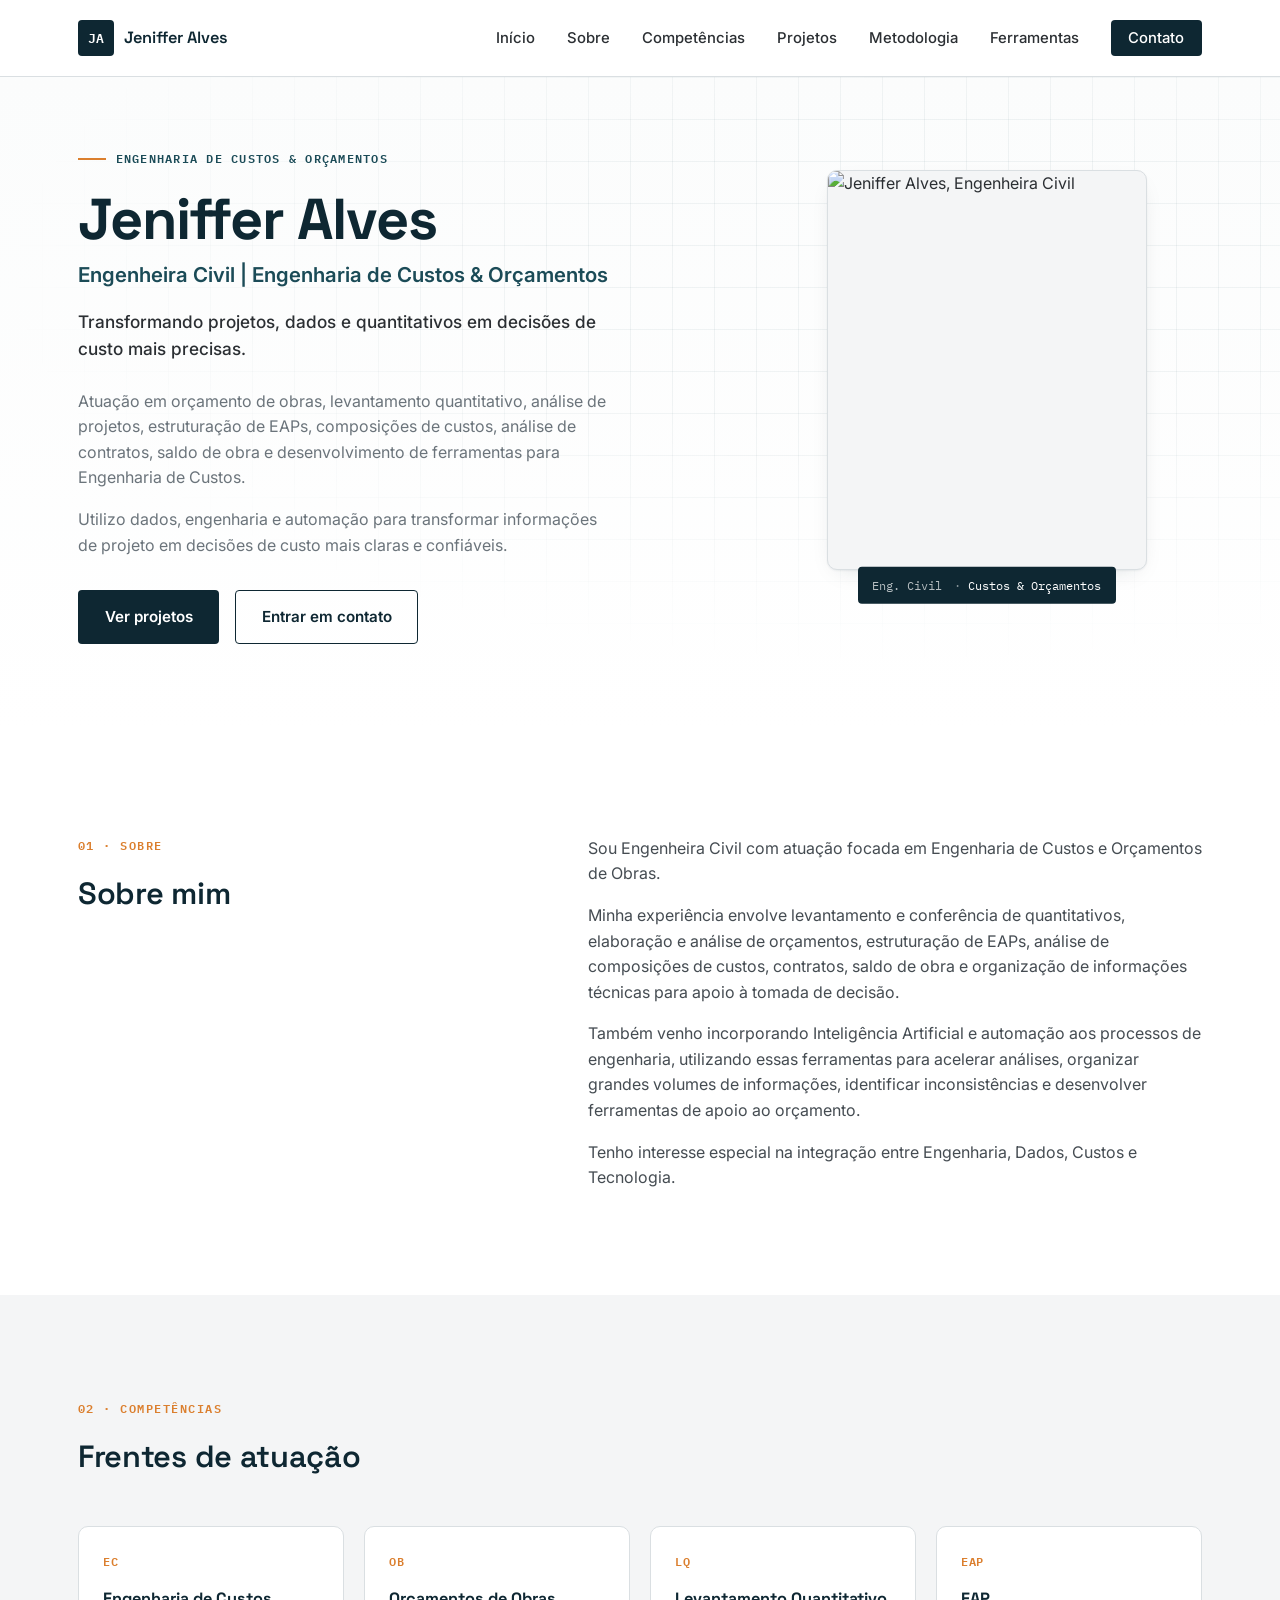
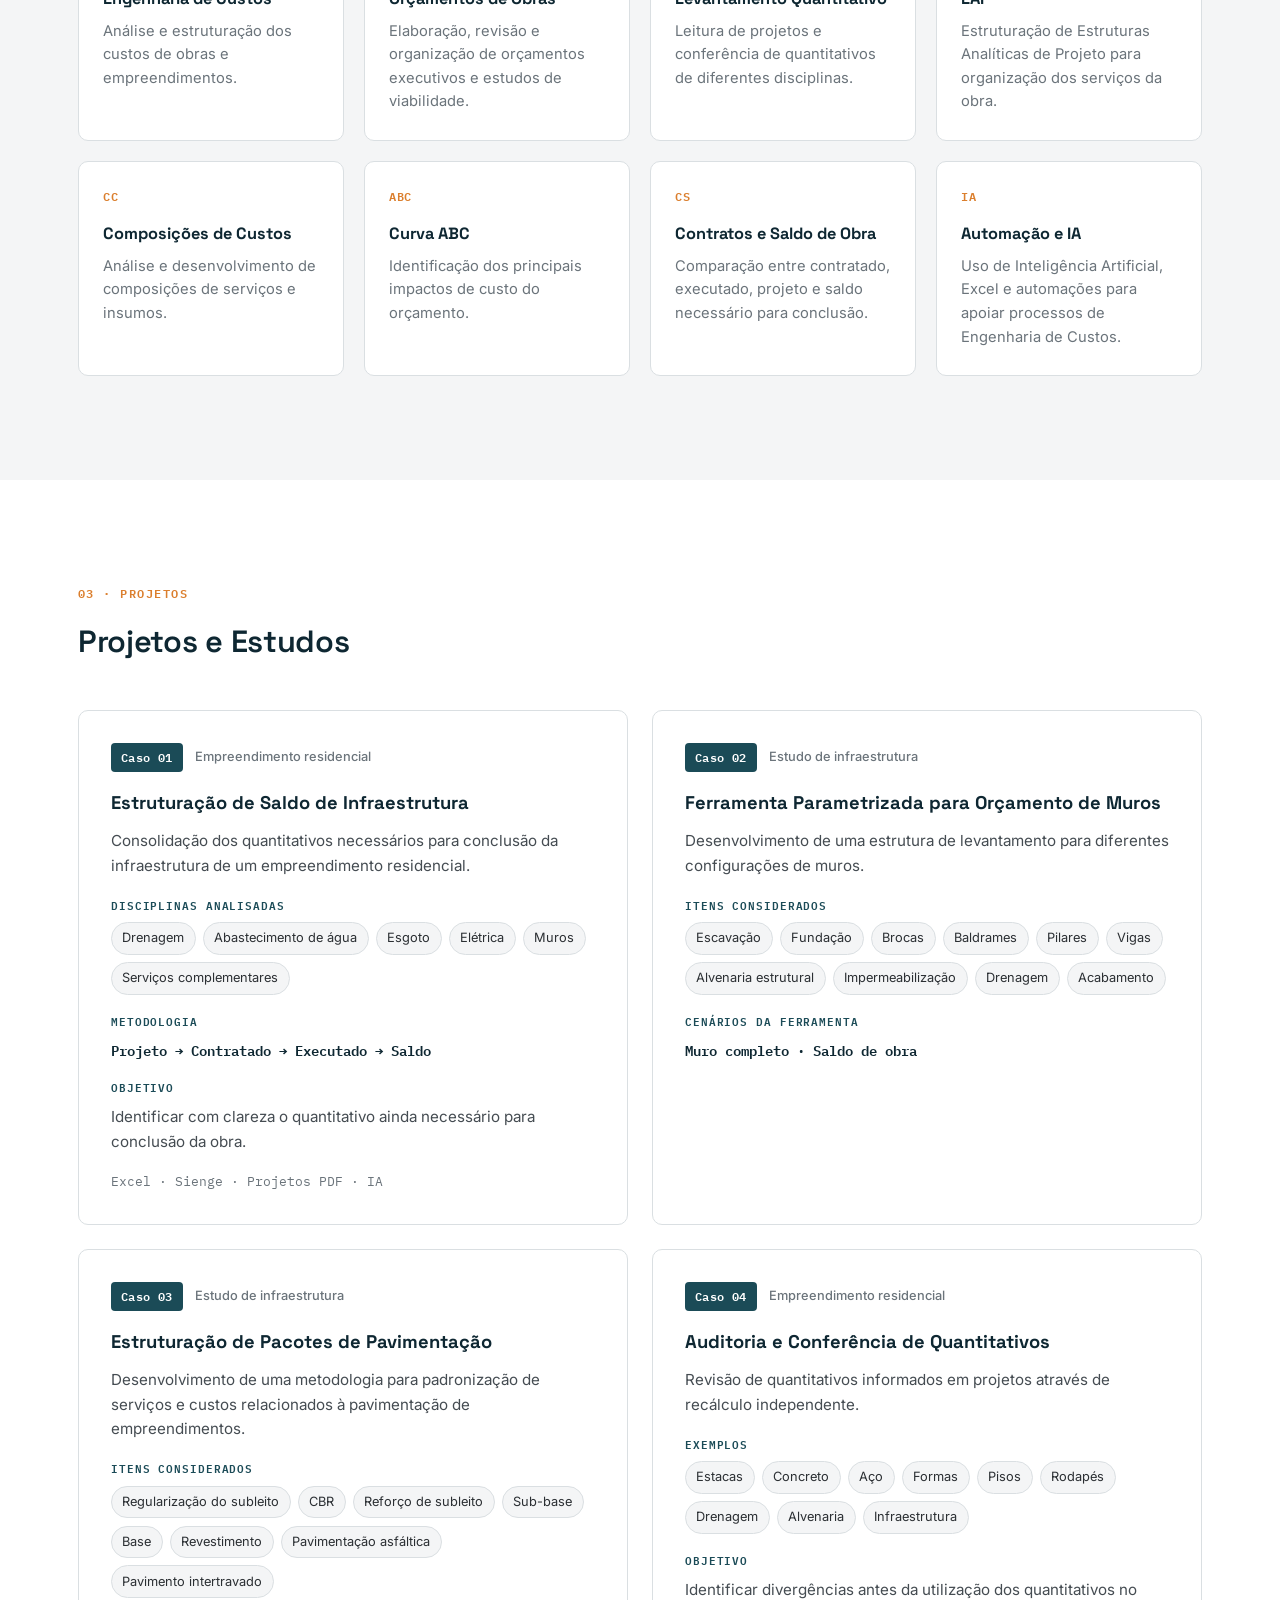
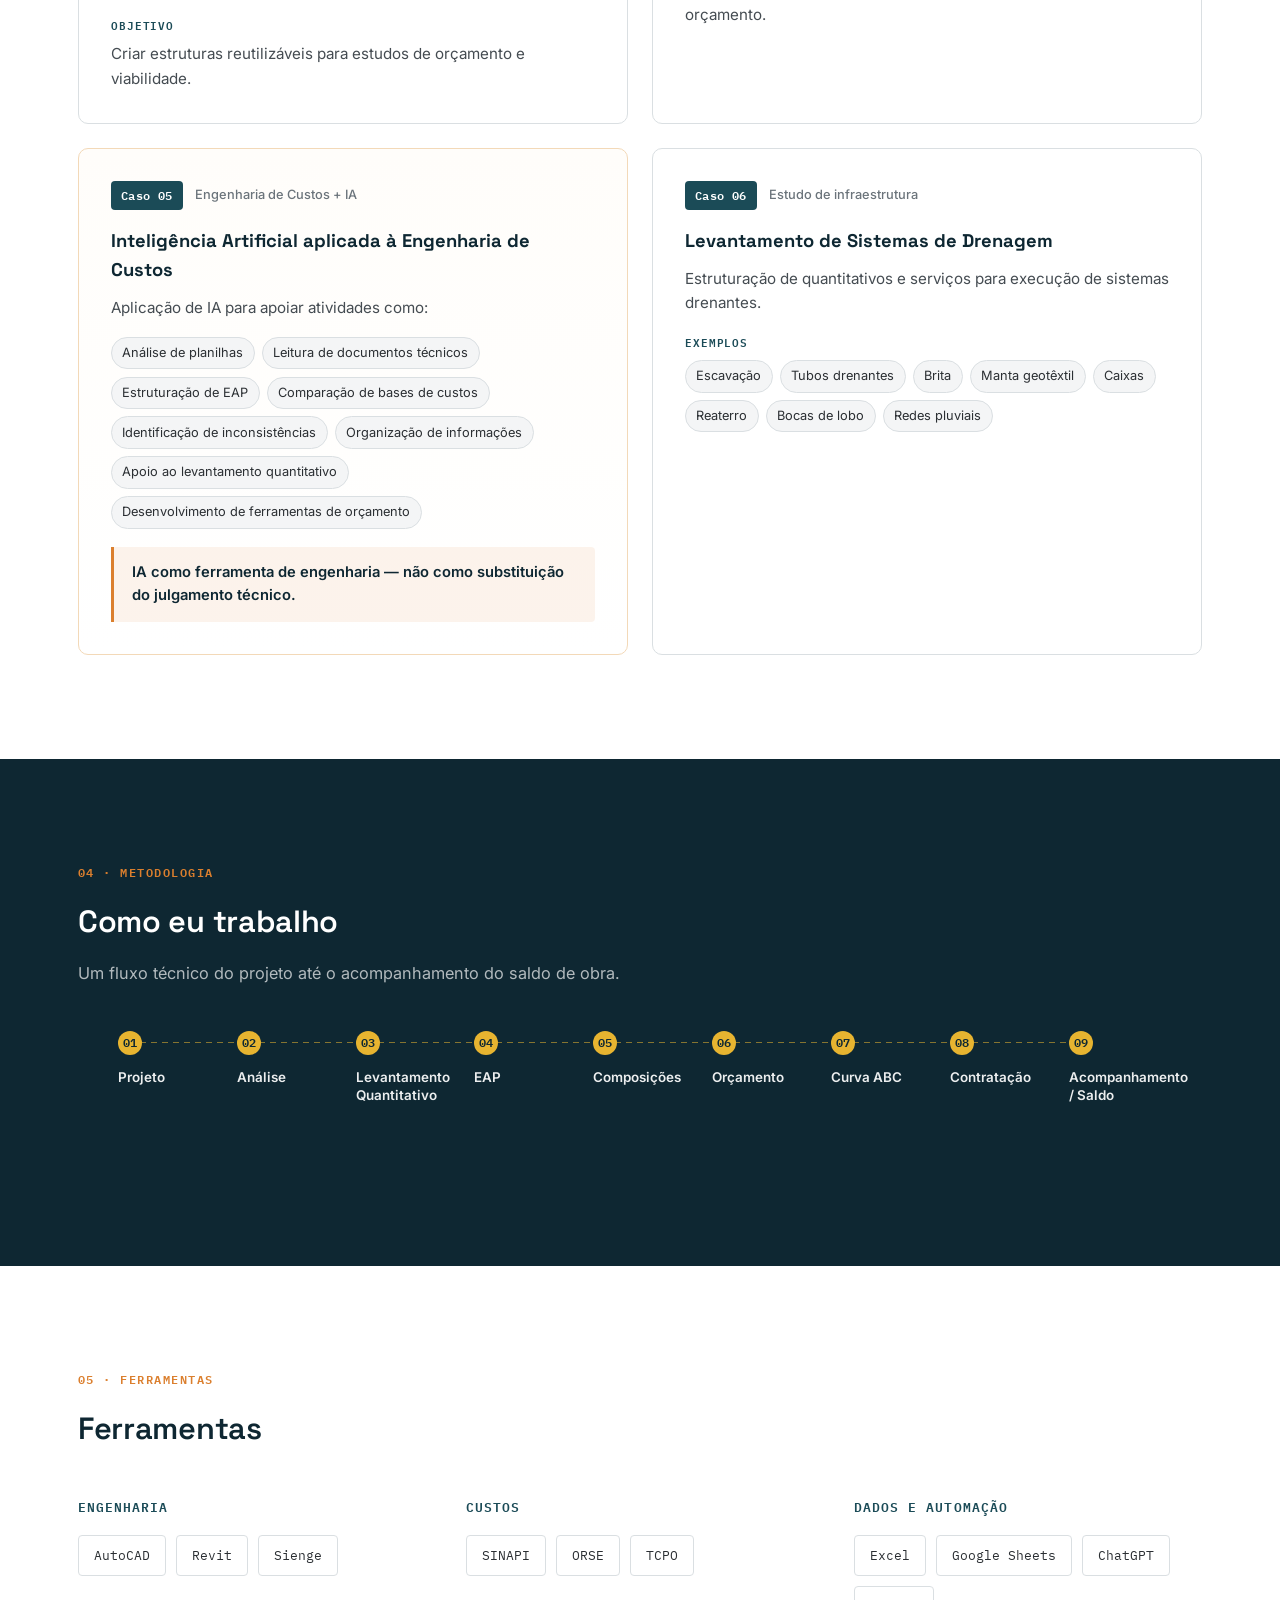
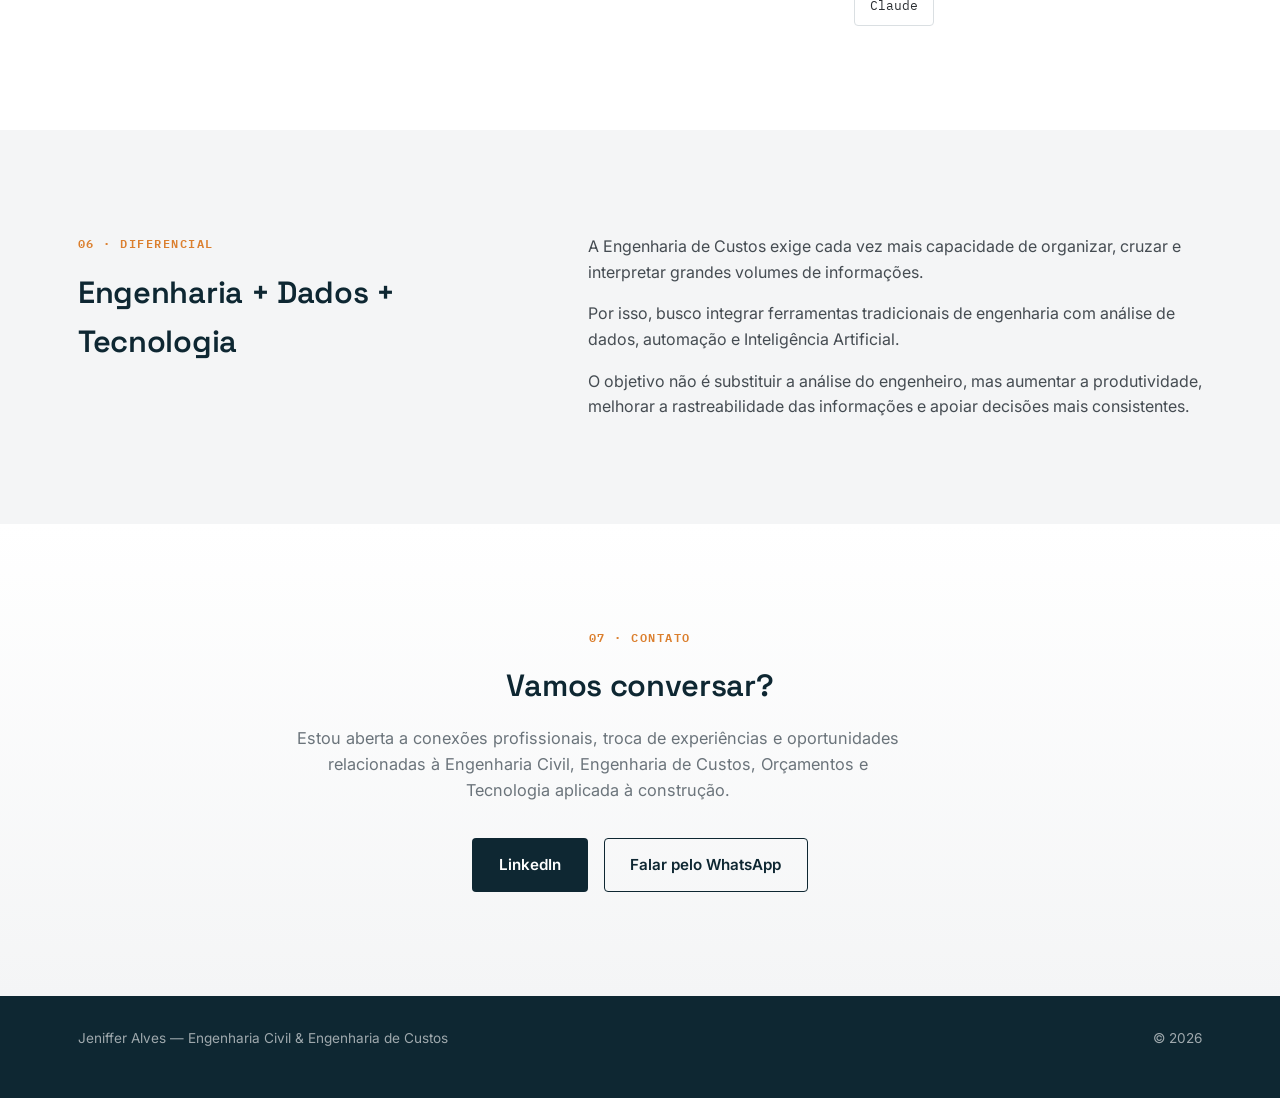
==== index.html @ d75060b3 "Add files via upload" ====
<!DOCTYPE html>
<html lang="pt-BR">
<head>
<meta charset="UTF-8">
<meta name="viewport" content="width=device-width, initial-scale=1.0">
<title>Jeniffer Alves | Engenharia Civil &amp; Engenharia de Custos</title>
<meta name="description" content="Portfólio de Jeniffer Alves, Engenheira Civil com atuação em Engenharia de Custos, Orçamentos, Levantamento Quantitativo, EAP e aplicação de Inteligência Artificial na Engenharia.">
<meta name="theme-color" content="#0E2A38">

<!-- Open Graph básico -->
<meta property="og:title" content="Jeniffer Alves | Engenharia Civil &amp; Engenharia de Custos">
<meta property="og:description" content="Engenharia de Custos, Orçamentos, Quantitativos, Planejamento de Custos e IA aplicada à Engenharia.">
<meta property="og:type" content="website">

<link rel="preconnect" href="https://fonts.googleapis.com">
<link rel="preconnect" href="https://fonts.gstatic.com" crossorigin>
<link href="https://fonts.googleapis.com/css2?family=Space+Grotesk:wght@500;600;700&family=Inter:wght@400;500;600&family=IBM+Plex+Mono:wght@500;600&display=swap" rel="stylesheet">

<link rel="stylesheet" href="style.css">
</head>
<body>

<a class="skip-link" href="#inicio">Pular para o conteúdo</a>

<!-- ===================== HEADER / MENU ===================== -->
<header class="site-header" id="topo">
  <div class="header-inner">
    <a href="#inicio" class="brand">
      <span class="brand-mark" aria-hidden="true">JA</span>
      <span class="brand-text">Jeniffer Alves</span>
    </a>

    <button class="menu-toggle" id="menuToggle" aria-expanded="false" aria-controls="mainNav" aria-label="Abrir menu de navegação">
      <span class="menu-toggle-bar"></span>
      <span class="menu-toggle-bar"></span>
      <span class="menu-toggle-bar"></span>
    </button>

    <nav class="main-nav" id="mainNav" aria-label="Navegação principal">
      <ul>
        <li><a href="#inicio" class="nav-link">Início</a></li>
        <li><a href="#sobre" class="nav-link">Sobre</a></li>
        <li><a href="#competencias" class="nav-link">Competências</a></li>
        <li><a href="#projetos" class="nav-link">Projetos</a></li>
        <li><a href="#metodologia" class="nav-link">Metodologia</a></li>
        <li><a href="#ferramentas" class="nav-link">Ferramentas</a></li>
        <li><a href="#contato" class="nav-link nav-link-cta">Contato</a></li>
      </ul>
    </nav>
  </div>
</header>

<main id="inicio">

  <!-- ===================== HERO ===================== -->
  <section class="hero" aria-label="Apresentação">
    <div class="hero-grid" aria-hidden="true"></div>
    <div class="hero-inner">
      <div class="hero-content">
        <p class="eyebrow"><span class="eyebrow-line" aria-hidden="true"></span>Engenharia de Custos &amp; Orçamentos</p>
        <h1 class="hero-title">Jeniffer Alves</h1>
        <p class="hero-subtitle">Engenheira Civil | Engenharia de Custos &amp; Orçamentos</p>
        <p class="hero-tagline">Transformando projetos, dados e quantitativos em decisões de custo mais precisas.</p>

        <p class="hero-text">
          Atuação em orçamento de obras, levantamento quantitativo, análise de projetos, estruturação de EAPs,
          composições de custos, análise de contratos, saldo de obra e desenvolvimento de ferramentas para
          Engenharia de Custos.
        </p>
        <p class="hero-text">
          Utilizo dados, engenharia e automação para transformar informações de projeto em decisões de
          custo mais claras e confiáveis.
        </p>

        <div class="hero-actions">
          <a href="#projetos" class="btn btn-primary">Ver projetos</a>
          <a href="#contato" class="btn btn-outline">Entrar em contato</a>
        </div>
      </div>

      <div class="hero-media">
        <div class="hero-photo-frame">
          <img src="img/jeniffer.jpg" alt="Jeniffer Alves, Engenheira Civil" class="hero-photo" width="420" height="520">
        </div>
        <div class="hero-photo-tag">
          <span class="hero-photo-tag-label">Eng. Civil</span>
          <span class="hero-photo-tag-value">Custos &amp; Orçamentos</span>
        </div>
      </div>
    </div>
  </section>

  <!-- ===================== SOBRE ===================== -->
  <section class="section" id="sobre" aria-label="Sobre mim">
    <div class="section-inner section-inner--split">
      <div class="section-heading">
        <p class="section-kicker">01 · Sobre</p>
        <h2 class="section-title">Sobre mim</h2>
      </div>
      <div class="section-body">
        <p>
          Sou Engenheira Civil com atuação focada em Engenharia de Custos e Orçamentos de Obras.
        </p>
        <p>
          Minha experiência envolve levantamento e conferência de quantitativos, elaboração e análise de
          orçamentos, estruturação de EAPs, análise de composições de custos, contratos, saldo de obra e
          organização de informações técnicas para apoio à tomada de decisão.
        </p>
        <p>
          Também venho incorporando Inteligência Artificial e automação aos processos de engenharia,
          utilizando essas ferramentas para acelerar análises, organizar grandes volumes de informações,
          identificar inconsistências e desenvolver ferramentas de apoio ao orçamento.
        </p>
        <p>
          Tenho interesse especial na integração entre Engenharia, Dados, Custos e Tecnologia.
        </p>
      </div>
    </div>
  </section>

  <!-- ===================== COMPETÊNCIAS ===================== -->
  <section class="section section--muted" id="competencias" aria-label="Competências">
    <div class="section-inner">
      <div class="section-heading">
        <p class="section-kicker">02 · Competências</p>
        <h2 class="section-title">Frentes de atuação</h2>
      </div>

      <div class="card-grid">
        <article class="card">
          <p class="card-index">EC</p>
          <h3 class="card-title">Engenharia de Custos</h3>
          <p class="card-text">Análise e estruturação dos custos de obras e empreendimentos.</p>
        </article>

        <article class="card">
          <p class="card-index">OB</p>
          <h3 class="card-title">Orçamentos de Obras</h3>
          <p class="card-text">Elaboração, revisão e organização de orçamentos executivos e estudos de viabilidade.</p>
        </article>

        <article class="card">
          <p class="card-index">LQ</p>
          <h3 class="card-title">Levantamento Quantitativo</h3>
          <p class="card-text">Leitura de projetos e conferência de quantitativos de diferentes disciplinas.</p>
        </article>

        <article class="card">
          <p class="card-index">EAP</p>
          <h3 class="card-title">EAP</h3>
          <p class="card-text">Estruturação de Estruturas Analíticas de Projeto para organização dos serviços da obra.</p>
        </article>

        <article class="card">
          <p class="card-index">CC</p>
          <h3 class="card-title">Composições de Custos</h3>
          <p class="card-text">Análise e desenvolvimento de composições de serviços e insumos.</p>
        </article>

        <article class="card">
          <p class="card-index">ABC</p>
          <h3 class="card-title">Curva ABC</h3>
          <p class="card-text">Identificação dos principais impactos de custo do orçamento.</p>
        </article>

        <article class="card">
          <p class="card-index">CS</p>
          <h3 class="card-title">Contratos e Saldo de Obra</h3>
          <p class="card-text">Comparação entre contratado, executado, projeto e saldo necessário para conclusão.</p>
        </article>

        <article class="card">
          <p class="card-index">IA</p>
          <h3 class="card-title">Automação e IA</h3>
          <p class="card-text">Uso de Inteligência Artificial, Excel e automações para apoiar processos de Engenharia de Custos.</p>
        </article>
      </div>
    </div>
  </section>

  <!-- ===================== PROJETOS / CASES ===================== -->
  <section class="section" id="projetos" aria-label="Projetos e estudos">
    <div class="section-inner">
      <div class="section-heading">
        <p class="section-kicker">03 · Projetos</p>
        <h2 class="section-title">Projetos e Estudos</h2>
      </div>

      <div class="case-list">

        <article class="case-card">
          <div class="case-card-head">
            <span class="case-tag">Caso 01</span>
            <span class="case-context">Empreendimento residencial</span>
          </div>
          <h3 class="case-title">Estruturação de Saldo de Infraestrutura</h3>
          <p class="case-text">
            Consolidação dos quantitativos necessários para conclusão da infraestrutura de um empreendimento residencial.
          </p>
          <p class="case-label">Disciplinas analisadas</p>
          <ul class="case-tags">
            <li>Drenagem</li><li>Abastecimento de água</li><li>Esgoto</li><li>Elétrica</li><li>Muros</li><li>Serviços complementares</li>
          </ul>
          <p class="case-label">Metodologia</p>
          <p class="case-flow">Projeto <span aria-hidden="true">→</span> Contratado <span aria-hidden="true">→</span> Executado <span aria-hidden="true">→</span> Saldo</p>
          <p class="case-label">Objetivo</p>
          <p class="case-text">Identificar com clareza o quantitativo ainda necessário para conclusão da obra.</p>
          <p class="case-tools">Excel · Sienge · Projetos PDF · IA</p>
        </article>

        <article class="case-card">
          <div class="case-card-head">
            <span class="case-tag">Caso 02</span>
            <span class="case-context">Estudo de infraestrutura</span>
          </div>
          <h3 class="case-title">Ferramenta Parametrizada para Orçamento de Muros</h3>
          <p class="case-text">
            Desenvolvimento de uma estrutura de levantamento para diferentes configurações de muros.
          </p>
          <p class="case-label">Itens considerados</p>
          <ul class="case-tags">
            <li>Escavação</li><li>Fundação</li><li>Brocas</li><li>Baldrames</li><li>Pilares</li><li>Vigas</li><li>Alvenaria estrutural</li><li>Impermeabilização</li><li>Drenagem</li><li>Acabamento</li>
          </ul>
          <p class="case-label">Cenários da ferramenta</p>
          <p class="case-flow">Muro completo <span aria-hidden="true">·</span> Saldo de obra</p>
        </article>

        <article class="case-card">
          <div class="case-card-head">
            <span class="case-tag">Caso 03</span>
            <span class="case-context">Estudo de infraestrutura</span>
          </div>
          <h3 class="case-title">Estruturação de Pacotes de Pavimentação</h3>
          <p class="case-text">
            Desenvolvimento de uma metodologia para padronização de serviços e custos relacionados à pavimentação de empreendimentos.
          </p>
          <p class="case-label">Itens considerados</p>
          <ul class="case-tags">
            <li>Regularização do subleito</li><li>CBR</li><li>Reforço de subleito</li><li>Sub-base</li><li>Base</li><li>Revestimento</li><li>Pavimentação asfáltica</li><li>Pavimento intertravado</li>
          </ul>
          <p class="case-label">Objetivo</p>
          <p class="case-text">Criar estruturas reutilizáveis para estudos de orçamento e viabilidade.</p>
        </article>

        <article class="case-card">
          <div class="case-card-head">
            <span class="case-tag">Caso 04</span>
            <span class="case-context">Empreendimento residencial</span>
          </div>
          <h3 class="case-title">Auditoria e Conferência de Quantitativos</h3>
          <p class="case-text">
            Revisão de quantitativos informados em projetos através de recálculo independente.
          </p>
          <p class="case-label">Exemplos</p>
          <ul class="case-tags">
            <li>Estacas</li><li>Concreto</li><li>Aço</li><li>Formas</li><li>Pisos</li><li>Rodapés</li><li>Drenagem</li><li>Alvenaria</li><li>Infraestrutura</li>
          </ul>
          <p class="case-label">Objetivo</p>
          <p class="case-text">Identificar divergências antes da utilização dos quantitativos no orçamento.</p>
        </article>

        <article class="case-card case-card--highlight">
          <div class="case-card-head">
            <span class="case-tag">Caso 05</span>
            <span class="case-context">Engenharia de Custos + IA</span>
          </div>
          <h3 class="case-title">Inteligência Artificial aplicada à Engenharia de Custos</h3>
          <p class="case-text">Aplicação de IA para apoiar atividades como:</p>
          <ul class="case-tags">
            <li>Análise de planilhas</li><li>Leitura de documentos técnicos</li><li>Estruturação de EAP</li><li>Comparação de bases de custos</li><li>Identificação de inconsistências</li><li>Organização de informações</li><li>Apoio ao levantamento quantitativo</li><li>Desenvolvimento de ferramentas de orçamento</li>
          </ul>
          <p class="case-callout">IA como ferramenta de engenharia — não como substituição do julgamento técnico.</p>
        </article>

        <article class="case-card">
          <div class="case-card-head">
            <span class="case-tag">Caso 06</span>
            <span class="case-context">Estudo de infraestrutura</span>
          </div>
          <h3 class="case-title">Levantamento de Sistemas de Drenagem</h3>
          <p class="case-text">
            Estruturação de quantitativos e serviços para execução de sistemas drenantes.
          </p>
          <p class="case-label">Exemplos</p>
          <ul class="case-tags">
            <li>Escavação</li><li>Tubos drenantes</li><li>Brita</li><li>Manta geotêxtil</li><li>Caixas</li><li>Reaterro</li><li>Bocas de lobo</li><li>Redes pluviais</li>
          </ul>
        </article>

      </div>
    </div>
  </section>

  <!-- ===================== METODOLOGIA ===================== -->
  <section class="section section--dark" id="metodologia" aria-label="Como eu trabalho">
    <div class="section-inner">
      <div class="section-heading section-heading--onDark">
        <p class="section-kicker">04 · Metodologia</p>
        <h2 class="section-title">Como eu trabalho</h2>
        <p class="section-lede">Um fluxo técnico do projeto até o acompanhamento do saldo de obra.</p>
      </div>

      <ol class="flow" aria-label="Fluxo de trabalho, do projeto ao acompanhamento">
        <li class="flow-step"><span class="flow-num">01</span><span class="flow-label">Projeto</span></li>
        <li class="flow-step"><span class="flow-num">02</span><span class="flow-label">Análise</span></li>
        <li class="flow-step"><span class="flow-num">03</span><span class="flow-label">Levantamento Quantitativo</span></li>
        <li class="flow-step"><span class="flow-num">04</span><span class="flow-label">EAP</span></li>
        <li class="flow-step"><span class="flow-num">05</span><span class="flow-label">Composições</span></li>
        <li class="flow-step"><span class="flow-num">06</span><span class="flow-label">Orçamento</span></li>
        <li class="flow-step"><span class="flow-num">07</span><span class="flow-label">Curva ABC</span></li>
        <li class="flow-step"><span class="flow-num">08</span><span class="flow-label">Contratação</span></li>
        <li class="flow-step"><span class="flow-num">09</span><span class="flow-label">Acompanhamento / Saldo</span></li>
      </ol>
    </div>
  </section>

  <!-- ===================== FERRAMENTAS ===================== -->
  <section class="section" id="ferramentas" aria-label="Ferramentas">
    <div class="section-inner">
      <div class="section-heading">
        <p class="section-kicker">05 · Ferramentas</p>
        <h2 class="section-title">Ferramentas</h2>
      </div>

      <div class="tools-groups">
        <div class="tools-group">
          <h3 class="tools-group-title">Engenharia</h3>
          <ul class="badge-list">
            <li class="badge">AutoCAD</li>
            <li class="badge">Revit</li>
            <li class="badge">Sienge</li>
          </ul>
        </div>

        <div class="tools-group">
          <h3 class="tools-group-title">Custos</h3>
          <ul class="badge-list">
            <li class="badge">SINAPI</li>
            <li class="badge">ORSE</li>
            <li class="badge">TCPO</li>
          </ul>
        </div>

        <div class="tools-group">
          <h3 class="tools-group-title">Dados e Automação</h3>
          <ul class="badge-list">
            <li class="badge">Excel</li>
            <li class="badge">Google Sheets</li>
            <li class="badge">ChatGPT</li>
            <li class="badge">Claude</li>
          </ul>
        </div>
      </div>
    </div>
  </section>

  <!-- ===================== DIFERENCIAL ===================== -->
  <section class="section section--muted" aria-label="Engenharia, dados e tecnologia">
    <div class="section-inner section-inner--split">
      <div class="section-heading">
        <p class="section-kicker">06 · Diferencial</p>
        <h2 class="section-title">Engenharia + Dados + Tecnologia</h2>
      </div>
      <div class="section-body">
        <p>
          A Engenharia de Custos exige cada vez mais capacidade de organizar, cruzar e interpretar grandes
          volumes de informações.
        </p>
        <p>
          Por isso, busco integrar ferramentas tradicionais de engenharia com análise de dados, automação
          e Inteligência Artificial.
        </p>
        <p>
          O objetivo não é substituir a análise do engenheiro, mas aumentar a produtividade, melhorar a
          rastreabilidade das informações e apoiar decisões mais consistentes.
        </p>
      </div>
    </div>
  </section>

  <!-- ===================== CONTATO ===================== -->
  <section class="section section--contact" id="contato" aria-label="Contato">
    <div class="section-inner section-inner--center">
      <p class="section-kicker">07 · Contato</p>
      <h2 class="section-title">Vamos conversar?</h2>
      <p class="section-lede">
        Estou aberta a conexões profissionais, troca de experiências e oportunidades relacionadas à
        Engenharia Civil, Engenharia de Custos, Orçamentos e Tecnologia aplicada à construção.
      </p>
      <div class="contact-actions">
        <a href="https://www.linkedin.com/in/jeniffer-alves-aa513b12b" class="btn btn-primary" target="_blank" rel="noopener noreferrer">LinkedIn</a>
        <a href="https://wa.me/5519999620740?text=Ol%C3%A1%2C%20Jeniffer%21%20Vi%20seu%20portf%C3%B3lio%20e%20gostaria%20de%20conversar%20sobre%20um%20or%C3%A7amento." class="btn btn-outline" target="_blank" rel="noopener noreferrer">Falar pelo WhatsApp</a>
      </div>
    </div>
  </section>

</main>

<!-- ===================== RODAPÉ ===================== -->
<footer class="site-footer">
  <div class="footer-inner">
    <p>Jeniffer Alves — Engenharia Civil &amp; Engenharia de Custos</p>
    <p>&copy; <span id="anoAtual"></span></p>
  </div>
</footer>

<script src="script.js"></script>
</body>
</html>
---- style.css ----
/* =========================================================
   Jeniffer Alves — Portfólio | Engenharia de Custos
   Sistema de tokens: azul petróleo + grafite, tipografia técnica,
   fluxo de metodologia como elemento assinatura (estilo diagrama).
   ========================================================= */

:root{
  /* Cor */
  --navy:        #0E2732;
  --petrol:      #1B4B57;
  --petrol-light:#2E7080;
  --graphite:    #2B2F33;
  --gray-mid:    #6B747B;
  --gray-line:   #DADFE2;
  --bg-light:    #F4F5F6;
  --white:       #FFFFFF;
  --accent:      #DB7F2E;
  --accent-soft: #F3D9B8;
  --accent-yellow:#E7B430;

  /* Tipografia */
  --font-display: "Space Grotesk", "Segoe UI", sans-serif;
  --font-body:    "Inter", "Segoe UI", sans-serif;
  --font-mono:    "IBM Plex Mono", "Courier New", monospace;

  /* Layout */
  --max-width: 1180px;
  --radius-sm: 4px;
  --radius-md: 10px;
  --header-h: 76px;

  --shadow-card: 0 1px 2px rgba(14,39,50,0.06), 0 8px 24px -12px rgba(14,39,50,0.18);
}

/* ---------- Reset ---------- */
*, *::before, *::after{ box-sizing: border-box; }
html{ scroll-behavior: smooth; }
body{
  margin: 0;
  font-family: var(--font-body);
  color: var(--graphite);
  background: var(--white);
  line-height: 1.6;
  -webkit-font-smoothing: antialiased;
}
img{ max-width: 100%; display: block; }
ul{ list-style: none; margin: 0; padding: 0; }
a{ color: inherit; text-decoration: none; }
h1,h2,h3{ font-family: var(--font-display); margin: 0; color: var(--navy); }
p{ margin: 0 0 1rem 0; }
p:last-child{ margin-bottom: 0; }

@media (prefers-reduced-motion: reduce){
  html{ scroll-behavior: auto; }
  *, *::before, *::after{ animation-duration: 0.001ms !important; transition-duration: 0.001ms !important; }
}

.skip-link{
  position: absolute; left: -999px; top: 0;
  background: var(--navy); color: var(--white);
  padding: .75rem 1.25rem; z-index: 999; border-radius: 0 0 var(--radius-sm) 0;
}
.skip-link:focus{ left: 0; }

:focus-visible{ outline: 2px solid var(--accent); outline-offset: 3px; }

/* ---------- Layout helpers ---------- */
.section{ padding: 6.5rem 0; }
.section-inner{ max-width: var(--max-width); margin: 0 auto; padding: 0 1.75rem; }
.section-inner--center{ text-align: center; max-width: 760px; }
.section-inner--split{ display: grid; grid-template-columns: 0.85fr 1.15fr; gap: 3.5rem; }
.section--muted{ background: var(--bg-light); }
.section--dark{ background: var(--navy); color: rgba(255,255,255,0.86); }
.section--contact{ background: linear-gradient(180deg, var(--white) 0%, var(--bg-light) 100%); }

.section-kicker{
  font-family: var(--font-mono);
  font-size: .78rem;
  letter-spacing: .12em;
  text-transform: uppercase;
  color: var(--accent);
  margin: 0 0 .85rem 0;
  font-weight: 600;
}
.section-title{ font-size: clamp(1.6rem, 2.4vw, 2.15rem); font-weight: 600; letter-spacing: -0.01em; }
.section-heading{ margin-bottom: 2.75rem; }
.section-heading--onDark .section-title{ color: var(--white); }
.section-lede{
  margin-top: .9rem;
  color: var(--gray-mid);
  max-width: 620px;
  font-size: 1.02rem;
}
.section--dark .section-lede{ color: rgba(255,255,255,0.68); }
.section-body p{ color: #454C52; }

/* ---------- Buttons ---------- */
.btn{
  display: inline-flex;
  align-items: center;
  gap: .5rem;
  padding: .85rem 1.6rem;
  border-radius: var(--radius-sm);
  font-family: var(--font-body);
  font-weight: 600;
  font-size: .95rem;
  border: 1.5px solid transparent;
  transition: transform .18s ease, background .18s ease, border-color .18s ease, color .18s ease;
}
.btn-primary{ background: var(--navy); color: var(--white); }
.btn-primary:hover{ background: var(--petrol); transform: translateY(-1px); }
.btn-outline{ border-color: var(--navy); color: var(--navy); }
.btn-outline:hover{ background: var(--navy); color: var(--white); transform: translateY(-1px); }
.section--dark .btn-outline{ border-color: rgba(255,255,255,0.55); color: var(--white); }

/* ---------- Header ---------- */
.site-header{
  position: sticky; top: 0; z-index: 100;
  background: rgba(255,255,255,0.92);
  backdrop-filter: blur(8px);
  border-bottom: 1px solid var(--gray-line);
}
.header-inner{
  max-width: var(--max-width);
  margin: 0 auto;
  padding: 0 1.75rem;
  height: var(--header-h);
  display: flex;
  align-items: center;
  justify-content: space-between;
}
.brand{ display: flex; align-items: center; gap: .65rem; }
.brand-mark{
  width: 36px; height: 36px;
  display: grid; place-items: center;
  background: var(--navy); color: var(--white);
  font-family: var(--font-mono); font-size: .8rem; font-weight: 600;
  border-radius: var(--radius-sm);
}
.brand-text{ font-family: var(--font-display); font-weight: 600; font-size: 1.02rem; color: var(--navy); }

.main-nav ul{ display: flex; align-items: center; gap: 2rem; }
.nav-link{
  font-size: .93rem; font-weight: 500; color: var(--graphite);
  position: relative; padding: .3rem 0;
}
.nav-link::after{
  content: ""; position: absolute; left: 0; right: 0; bottom: -3px; height: 2px;
  background: var(--accent); transform: scaleX(0); transform-origin: left;
  transition: transform .2s ease;
}
.nav-link:hover::after{ transform: scaleX(1); }
.nav-link-cta{
  background: var(--navy); color: var(--white) !important; padding: .55rem 1.1rem;
  border-radius: var(--radius-sm);
}
.nav-link-cta::after{ display: none; }
.nav-link-cta:hover{ background: var(--petrol); }

.menu-toggle{
  display: none; flex-direction: column; gap: 5px;
  background: none; border: none; cursor: pointer; padding: .5rem;
}
.menu-toggle-bar{ width: 24px; height: 2px; background: var(--navy); transition: transform .2s ease, opacity .2s ease; }
.menu-toggle[aria-expanded="true"] .menu-toggle-bar:nth-child(1){ transform: translateY(7px) rotate(45deg); }
.menu-toggle[aria-expanded="true"] .menu-toggle-bar:nth-child(2){ opacity: 0; }
.menu-toggle[aria-expanded="true"] .menu-toggle-bar:nth-child(3){ transform: translateY(-7px) rotate(-45deg); }

/* ---------- Hero ---------- */
.hero{
  position: relative;
  overflow: hidden;
  padding: 4.5rem 0 5.5rem;
  background: linear-gradient(180deg, #FBFCFC 0%, var(--white) 100%);
}
.hero-grid{
  position: absolute; inset: 0;
  background-image:
    linear-gradient(to right, rgba(27,75,87,0.06) 1px, transparent 1px),
    linear-gradient(to bottom, rgba(27,75,87,0.06) 1px, transparent 1px);
  background-size: 42px 42px;
  mask-image: radial-gradient(ellipse 70% 60% at 70% 30%, black 40%, transparent 100%);
  pointer-events: none;
}
.hero-inner{
  position: relative;
  max-width: var(--max-width);
  margin: 0 auto;
  padding: 0 1.75rem;
  display: grid;
  grid-template-columns: 1.2fr 0.8fr;
  gap: 3rem;
  align-items: center;
}
.eyebrow{
  display: flex; align-items: center; gap: .6rem;
  font-family: var(--font-mono); font-size: .78rem; letter-spacing: .1em; text-transform: uppercase;
  color: var(--petrol); font-weight: 600; margin: 0 0 1.25rem 0;
}
.eyebrow-line{ width: 28px; height: 2px; background: var(--accent); display: inline-block; }
.hero-title{
  font-size: clamp(2.4rem, 5vw, 3.6rem);
  font-weight: 700; letter-spacing: -0.02em; line-height: 1.05;
  margin-bottom: .6rem;
}
.hero-subtitle{ font-size: clamp(1.05rem, 1.6vw, 1.3rem); color: var(--petrol); font-weight: 600; margin-bottom: 1rem; }
.hero-tagline{ font-size: 1.08rem; color: var(--graphite); font-weight: 500; margin-bottom: 1.6rem; max-width: 520px; }
.hero-text{ color: var(--gray-mid); max-width: 540px; }
.hero-actions{ display: flex; gap: 1rem; margin-top: 2rem; flex-wrap: wrap; }

.hero-media{ display: flex; flex-direction: column; align-items: center; gap: 1rem; }
.hero-photo-frame{
  width: min(320px, 100%);
  aspect-ratio: 4 / 5;
  border-radius: var(--radius-md);
  overflow: hidden;
  background: var(--bg-light);
  border: 1px solid var(--gray-line);
  box-shadow: var(--shadow-card);
  position: relative;
}
.hero-photo{ width: 100%; height: 100%; object-fit: cover; }
.hero-photo-frame--empty{
  display: grid; place-items: center;
}
.hero-photo-frame--empty .hero-photo{ display: none; }
.hero-photo-frame--empty::before{
  content: "JA";
  font-family: var(--font-display);
  font-size: 3rem; font-weight: 600;
  color: var(--petrol-light);
}
.hero-photo-frame--empty::after{
  content: "Adicione img/jeniffer.jpg";
  position: absolute; bottom: 1rem; left: 0; right: 0; text-align: center;
  font-family: var(--font-mono); font-size: .68rem; color: var(--gray-mid);
}
.hero-photo-tag{
  align-self: center;
  display: flex; gap: .75rem; align-items: center;
  font-family: var(--font-mono); font-size: .75rem;
  background: var(--navy); color: var(--white);
  padding: .55rem .9rem; border-radius: var(--radius-sm);
  transform: translateY(-1.2rem);
}
.hero-photo-tag-label{ opacity: .7; }
.hero-photo-tag-value::before{ content: "· "; opacity: .5; }

/* ---------- Cards (Competências) ---------- */
.card-grid{
  display: grid;
  grid-template-columns: repeat(4, 1fr);
  gap: 1.25rem;
}
.card{
  background: var(--white);
  border: 1px solid var(--gray-line);
  border-radius: var(--radius-md);
  padding: 1.6rem 1.5rem;
  transition: transform .2s ease, box-shadow .2s ease, border-color .2s ease;
}
.card:hover{
  transform: translateY(-4px);
  box-shadow: var(--shadow-card);
  border-color: var(--petrol-light);
}
.card-index{
  font-family: var(--font-mono); font-size: .75rem; font-weight: 600;
  color: var(--accent); letter-spacing: .06em; margin-bottom: .9rem;
}
.card-title{ font-size: 1.02rem; margin-bottom: .5rem; }
.card-text{ font-size: .92rem; color: var(--gray-mid); margin: 0; }

/* ---------- Casos / Projetos ---------- */
.case-list{
  display: grid;
  grid-template-columns: repeat(2, 1fr);
  gap: 1.5rem;
}
.case-card{
  background: var(--white);
  border: 1px solid var(--gray-line);
  border-radius: var(--radius-md);
  padding: 2rem;
  transition: box-shadow .2s ease, border-color .2s ease, transform .2s ease;
}
.case-card:hover{ box-shadow: var(--shadow-card); border-color: var(--petrol-light); transform: translateY(-3px); }
.case-card--highlight{ border-color: var(--accent-soft); background: linear-gradient(180deg, #FFFDFA 0%, var(--white) 100%); }
.case-card-head{ display: flex; align-items: center; gap: .75rem; margin-bottom: 1rem; }
.case-tag{
  font-family: var(--font-mono); font-size: .74rem; font-weight: 600;
  color: var(--white); background: var(--petrol);
  padding: .3rem .6rem; border-radius: var(--radius-sm); letter-spacing: .04em;
}
.case-context{ font-size: .8rem; color: var(--gray-mid); font-weight: 500; }
.case-title{ font-size: 1.15rem; margin-bottom: .75rem; }
.case-text{ color: #454C52; font-size: .95rem; }
.case-label{
  font-family: var(--font-mono); font-size: .7rem; text-transform: uppercase; letter-spacing: .08em;
  color: var(--petrol); margin: 1.1rem 0 .55rem 0; font-weight: 600;
}
.case-tags{ display: flex; flex-wrap: wrap; gap: .45rem; }
.case-tags li{
  font-size: .8rem; background: var(--bg-light); color: var(--graphite);
  padding: .32rem .65rem; border-radius: 999px; border: 1px solid var(--gray-line);
}
.case-flow{ font-family: var(--font-mono); font-size: .85rem; color: var(--navy); font-weight: 600; }
.case-tools{ margin-top: 1.1rem; font-size: .82rem; color: var(--gray-mid); font-family: var(--font-mono); }
.case-callout{
  margin-top: 1.1rem; padding: .9rem 1.1rem;
  background: rgba(219,127,46,0.09); border-left: 3px solid var(--accent);
  border-radius: 0 var(--radius-sm) var(--radius-sm) 0;
  font-weight: 600; color: var(--navy); font-size: .92rem;
}

/* ---------- Metodologia (elemento assinatura) ---------- */
.flow{
  display: grid;
  grid-template-columns: repeat(9, 1fr);
  gap: 0;
  counter-reset: none;
  position: relative;
  margin-top: 1rem;
}
.flow-step{
  position: relative;
  display: flex;
  flex-direction: column;
  align-items: flex-start;
  padding: 0 .9rem 2.6rem 0;
}
.flow-step::before{
  content: "";
  position: absolute;
  top: 11px;
  left: 0;
  right: -0.9rem;
  height: 1px;
  background: repeating-linear-gradient(to right, rgba(231,180,48,0.55) 0 6px, transparent 6px 11px);
}
.flow-step:last-child::before{ display: none; }
.flow-num{
  font-family: var(--font-mono);
  font-size: .78rem;
  font-weight: 600;
  color: var(--navy);
  background: var(--accent-yellow);
  width: 24px; height: 24px;
  border-radius: 50%;
  display: grid; place-items: center;
  margin-bottom: .85rem;
  position: relative;
  z-index: 1;
}
.flow-label{
  font-size: .84rem;
  font-weight: 600;
  color: rgba(255,255,255,0.92);
  line-height: 1.35;
}

/* ---------- Ferramentas ---------- */
.tools-groups{
  display: grid;
  grid-template-columns: repeat(3, 1fr);
  gap: 2.5rem;
}
.tools-group-title{
  font-family: var(--font-mono);
  font-size: .82rem; text-transform: uppercase; letter-spacing: .08em;
  color: var(--petrol); margin-bottom: 1.1rem; font-weight: 600;
}
.badge-list{ display: flex; flex-wrap: wrap; gap: .6rem; }
.badge{
  font-family: var(--font-mono);
  font-size: .82rem;
  padding: .55rem .95rem;
  border: 1px solid var(--gray-line);
  border-radius: var(--radius-sm);
  color: var(--graphite);
  background: var(--white);
  transition: border-color .18s ease, color .18s ease, transform .18s ease;
}
.badge:hover{ border-color: var(--accent); color: var(--navy); transform: translateY(-2px); }

/* ---------- Contato ---------- */
.contact-actions{ display: flex; gap: 1rem; justify-content: center; margin-top: 2.2rem; flex-wrap: wrap; }

/* ---------- Rodapé ---------- */
.site-footer{ background: var(--navy); color: rgba(255,255,255,0.6); padding: 2rem 0; }
.footer-inner{
  max-width: var(--max-width); margin: 0 auto; padding: 0 1.75rem;
  display: flex; justify-content: space-between; flex-wrap: wrap; gap: .5rem;
  font-size: .85rem;
}

/* ---------- Reveal on scroll ---------- */
.reveal{ opacity: 0; transform: translateY(16px); transition: opacity .6s ease, transform .6s ease; }
.reveal.is-visible{ opacity: 1; transform: translateY(0); }

/* =========================================================
   Responsivo
   ========================================================= */
@media (max-width: 980px){
  .hero-inner{ grid-template-columns: 1fr; }
  .hero-media{ order: -1; }
  .section-inner--split{ grid-template-columns: 1fr; gap: 1.5rem; }
  .card-grid{ grid-template-columns: repeat(2, 1fr); }
  .case-list{ grid-template-columns: 1fr; }
  .tools-groups{ grid-template-columns: 1fr; gap: 2rem; }
  .flow{ grid-template-columns: repeat(3, 1fr); row-gap: 1.5rem; }
  .flow-step::before{ display: none; }
}

@media (max-width: 720px){
  .menu-toggle{ display: flex; }
  .main-nav{
    position: fixed; inset: var(--header-h) 0 0 0;
    background: var(--white);
    transform: translateX(100%);
    transition: transform .25s ease;
    overflow-y: auto;
  }
  .main-nav.is-open{ transform: translateX(0); }
  .main-nav ul{ flex-direction: column; align-items: stretch; gap: 0; padding: 1rem 1.75rem; }
  .main-nav li{ border-bottom: 1px solid var(--gray-line); }
  .nav-link{ display: block; padding: 1rem 0; }
  .nav-link-cta{ display: inline-block; margin: 1rem 0; }

  .section{ padding: 4rem 0; }
  .card-grid{ grid-template-columns: 1fr; }
  .flow{ grid-template-columns: 1fr; }
  .hero-actions{ flex-direction: column; align-items: stretch; }
  .contact-actions{ flex-direction: column; align-items: stretch; }
}
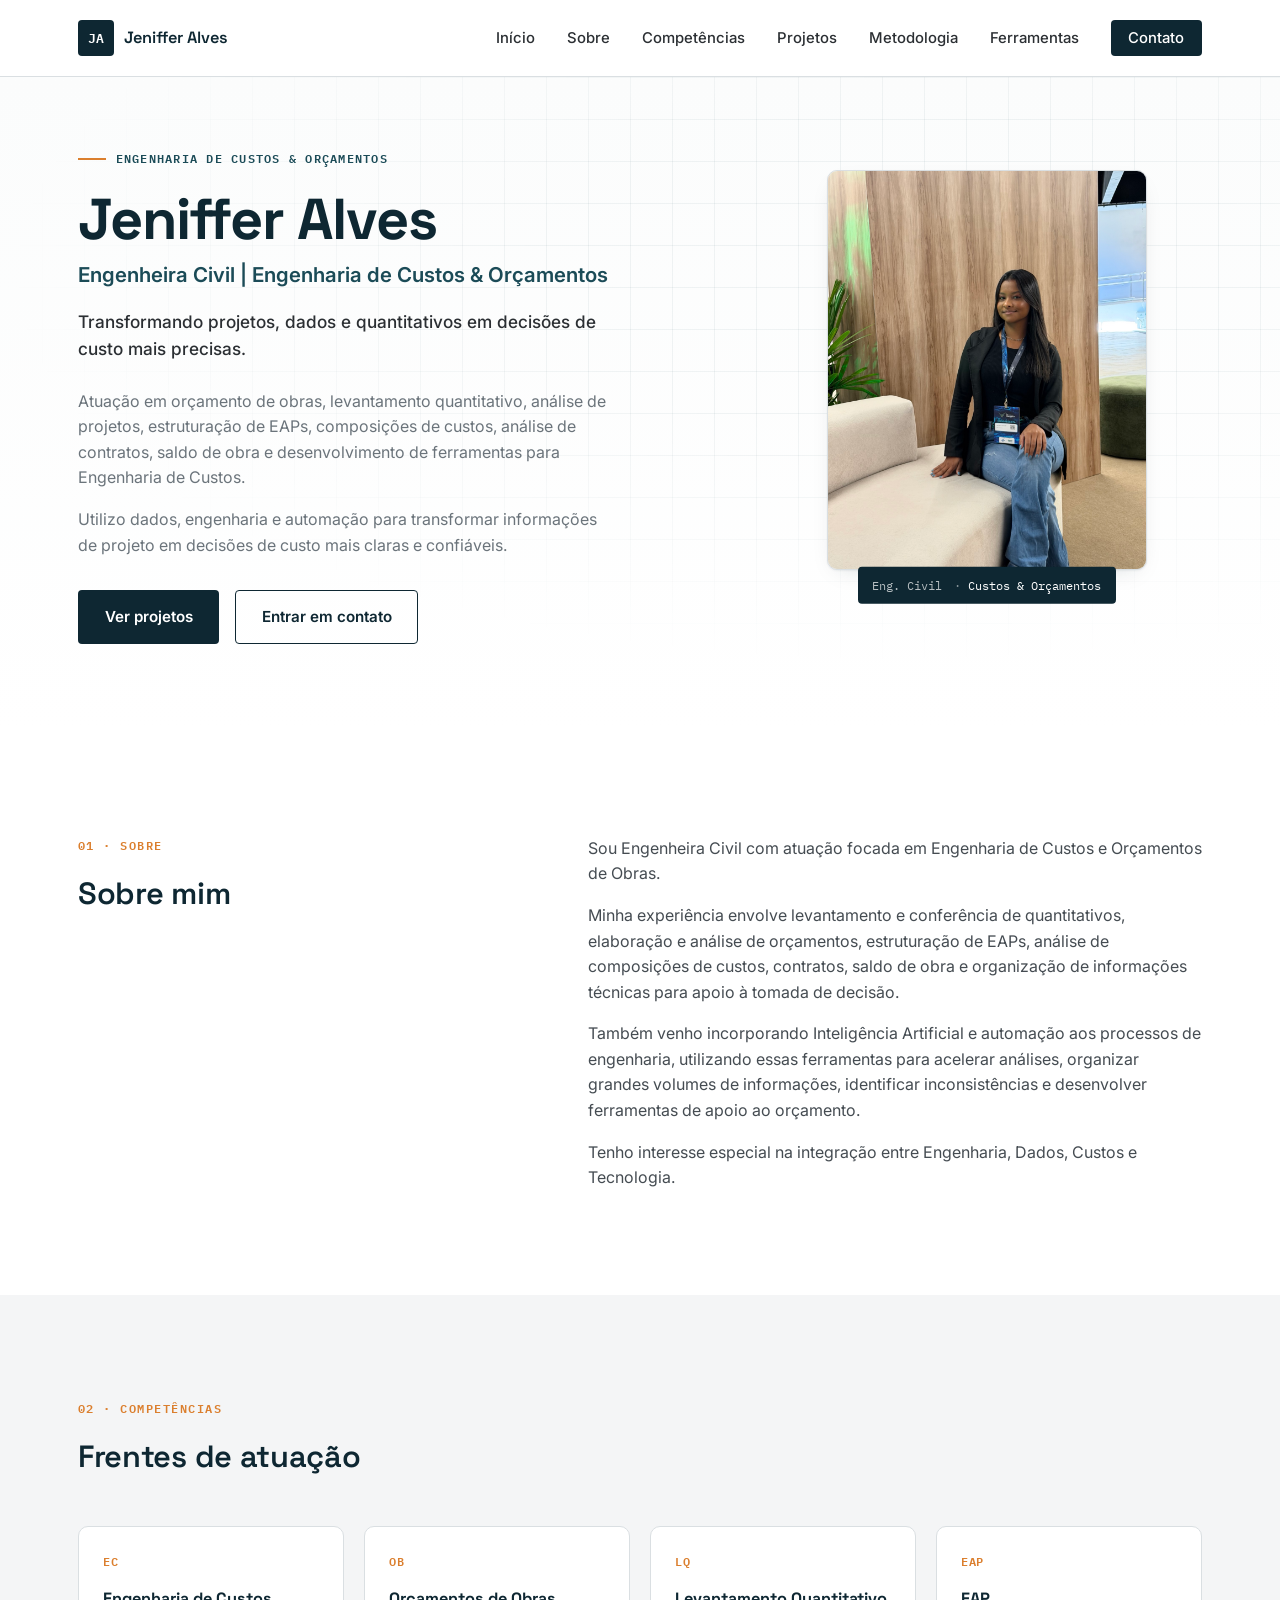
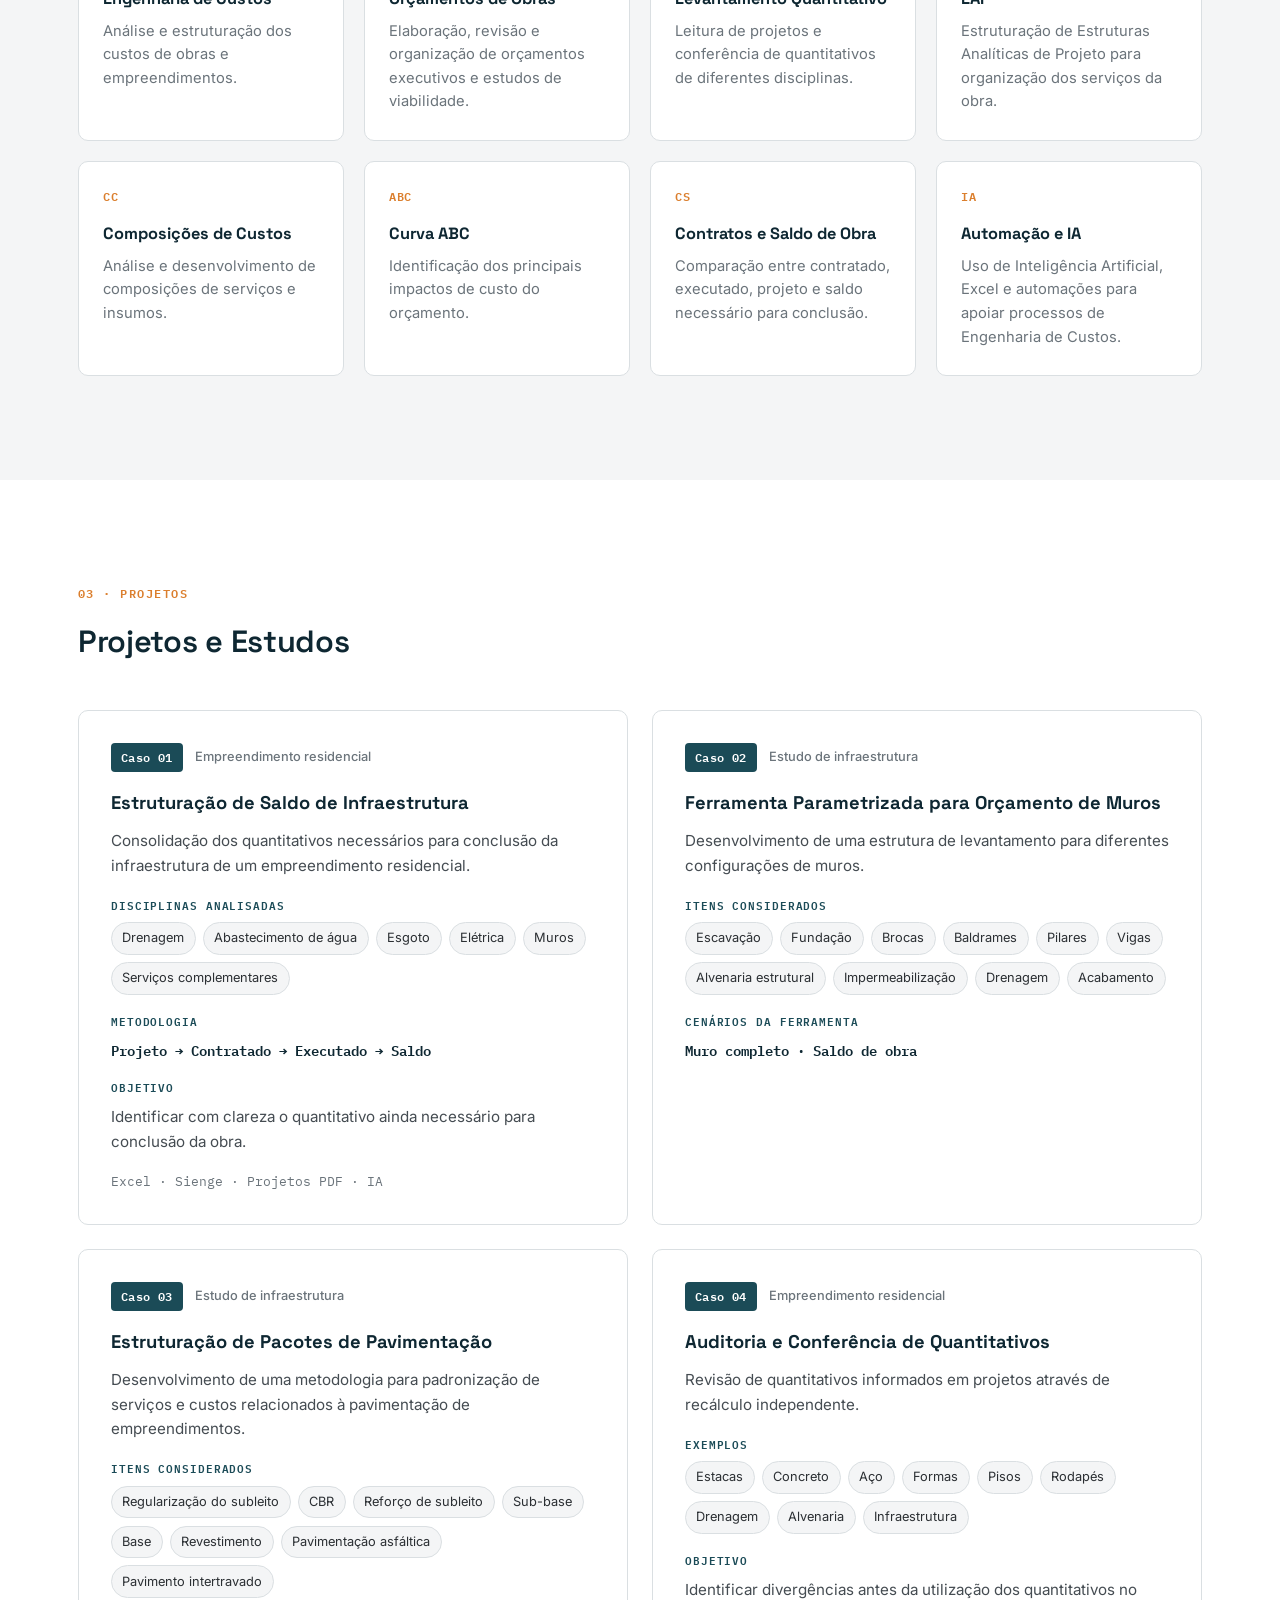
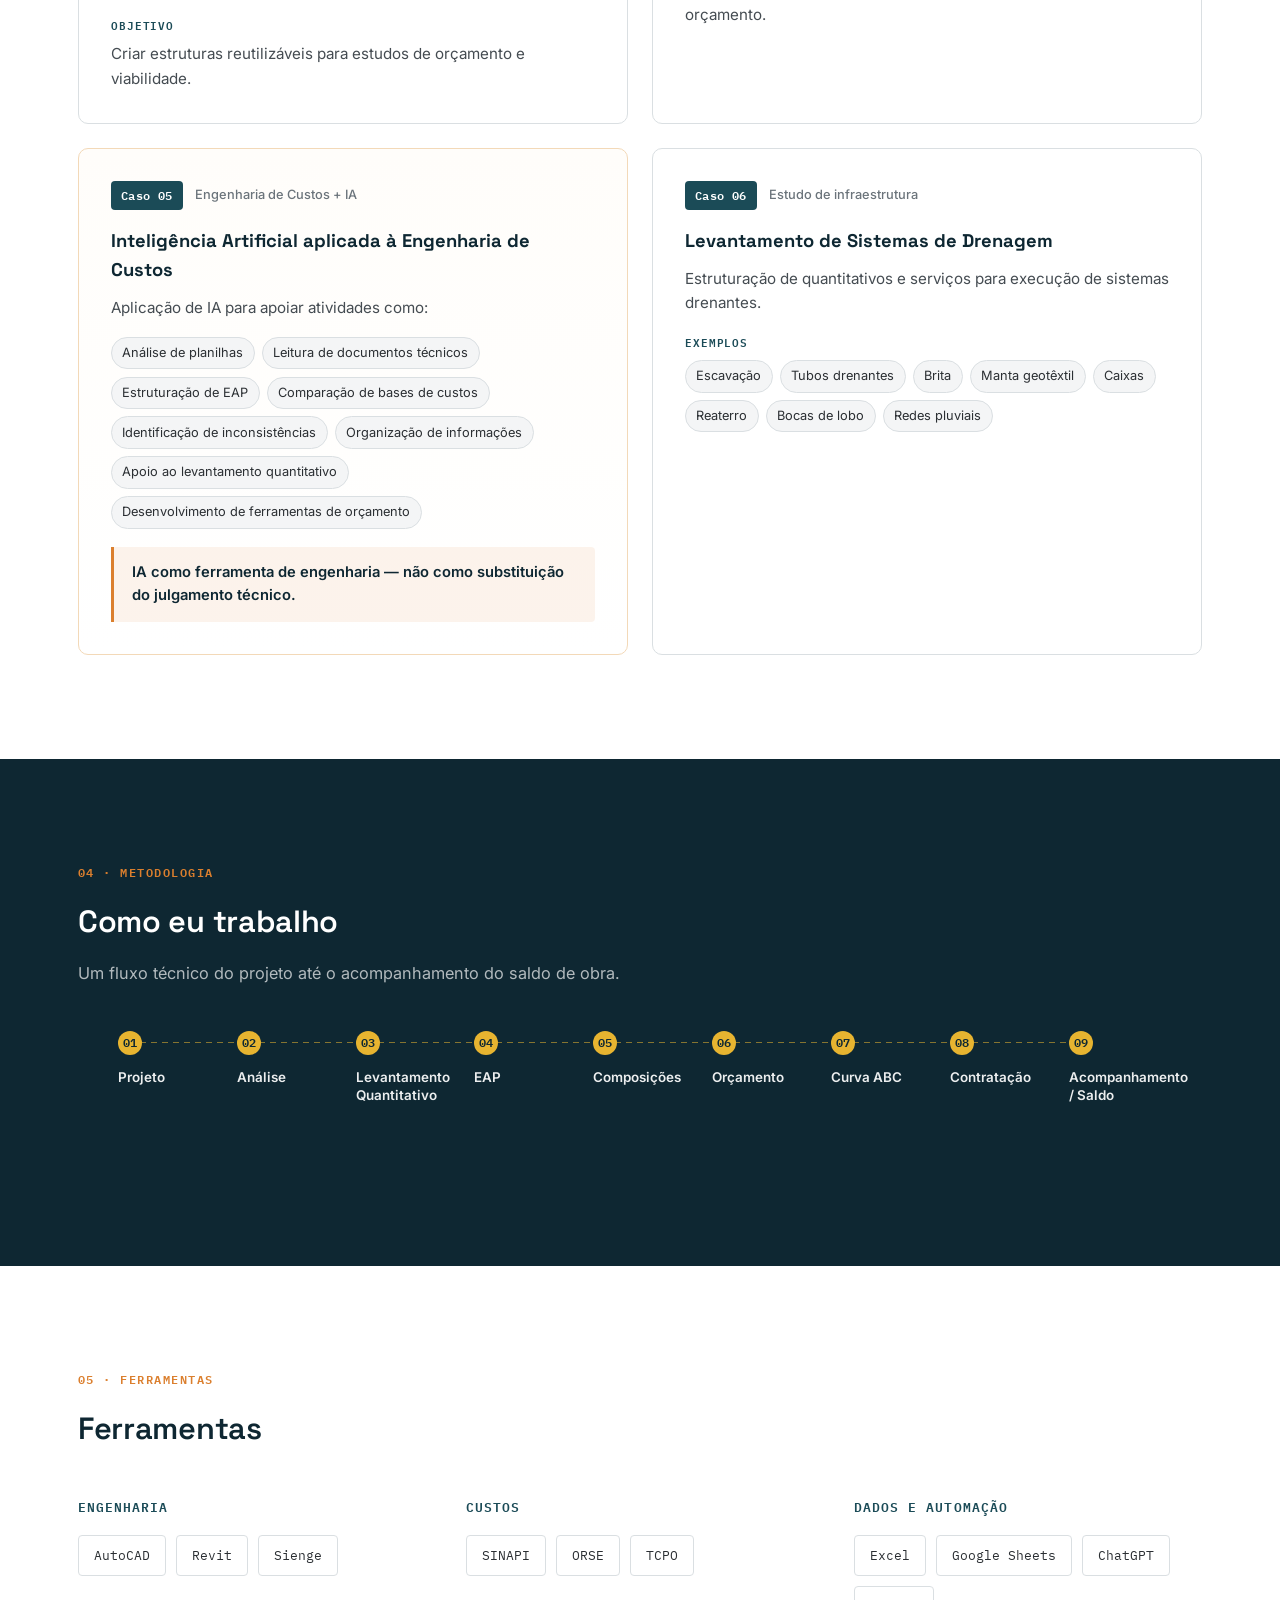
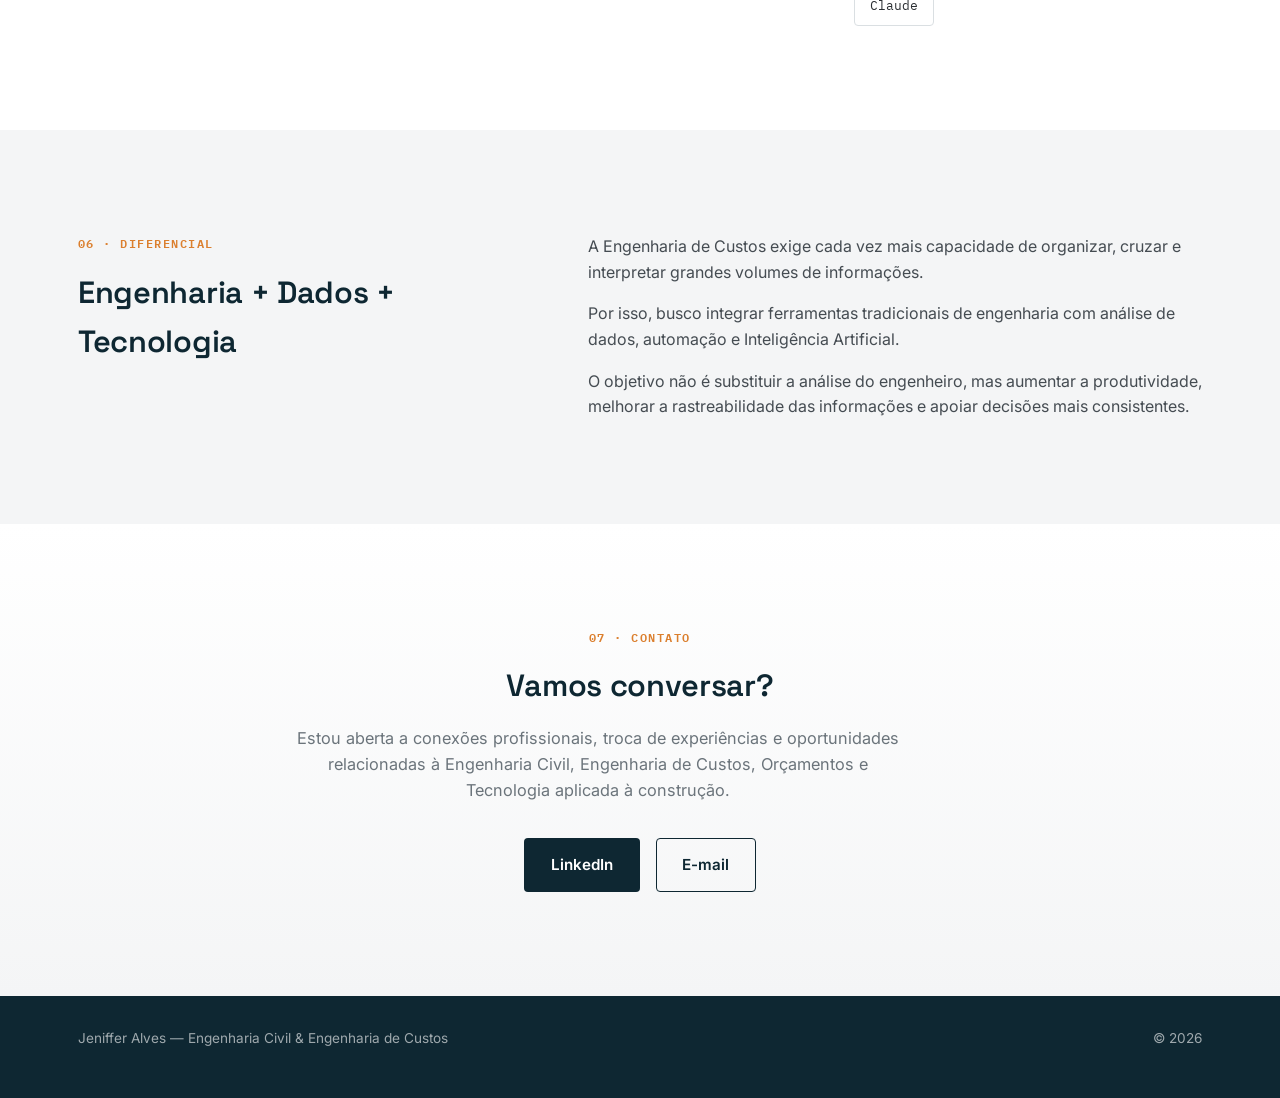
==== commit fdae9ae2: "Add files via upload" ====
--- a/index.html
+++ b/index.html
@@ -80,7 +80,7 @@
 
       <div class="hero-media">
         <div class="hero-photo-frame">
-          <img src="img/jeniffer.jpg" alt="Jeniffer Alves, Engenheira Civil" class="hero-photo" width="420" height="520">
+          <img src="jeniffer.jpg" alt="Jeniffer Alves, Engenheira Civil" class="hero-photo" width="420" height="520">
         </div>
         <div class="hero-photo-tag">
           <span class="hero-photo-tag-label">Eng. Civil</span>
@@ -388,8 +388,8 @@
         Engenharia Civil, Engenharia de Custos, Orçamentos e Tecnologia aplicada à construção.
       </p>
       <div class="contact-actions">
-        <a href="https://www.linkedin.com/in/jeniffer-alves-aa513b12b" class="btn btn-primary" target="_blank" rel="noopener noreferrer">LinkedIn</a>
-        <a href="https://wa.me/5519999620740?text=Ol%C3%A1%2C%20Jeniffer%21%20Vi%20seu%20portf%C3%B3lio%20e%20gostaria%20de%20conversar%20sobre%20um%20or%C3%A7amento." class="btn btn-outline" target="_blank" rel="noopener noreferrer">Falar pelo WhatsApp</a>
+        <a href="LINKEDIN_AQUI" class="btn btn-primary" target="_blank" rel="noopener noreferrer">LinkedIn</a>
+        <a href="mailto:EMAIL_AQUI" class="btn btn-outline">E-mail</a>
       </div>
     </div>
   </section>
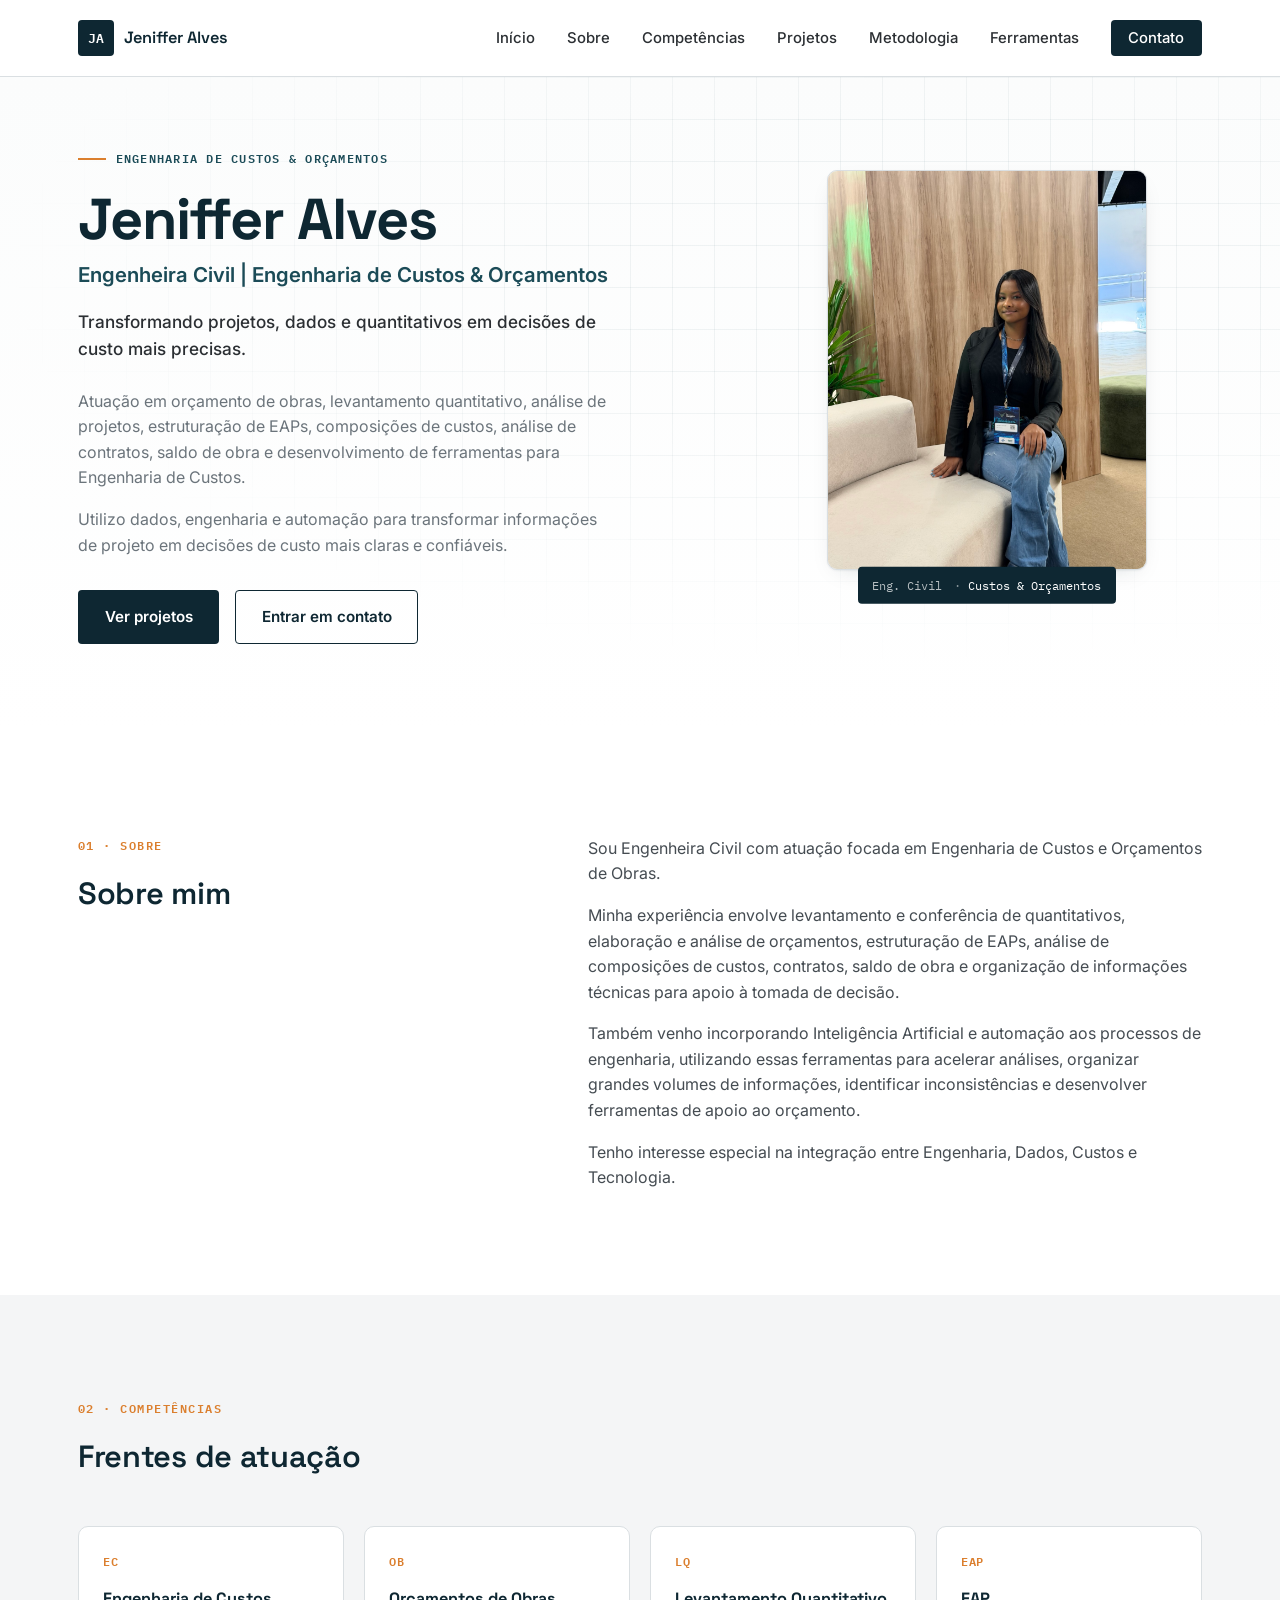
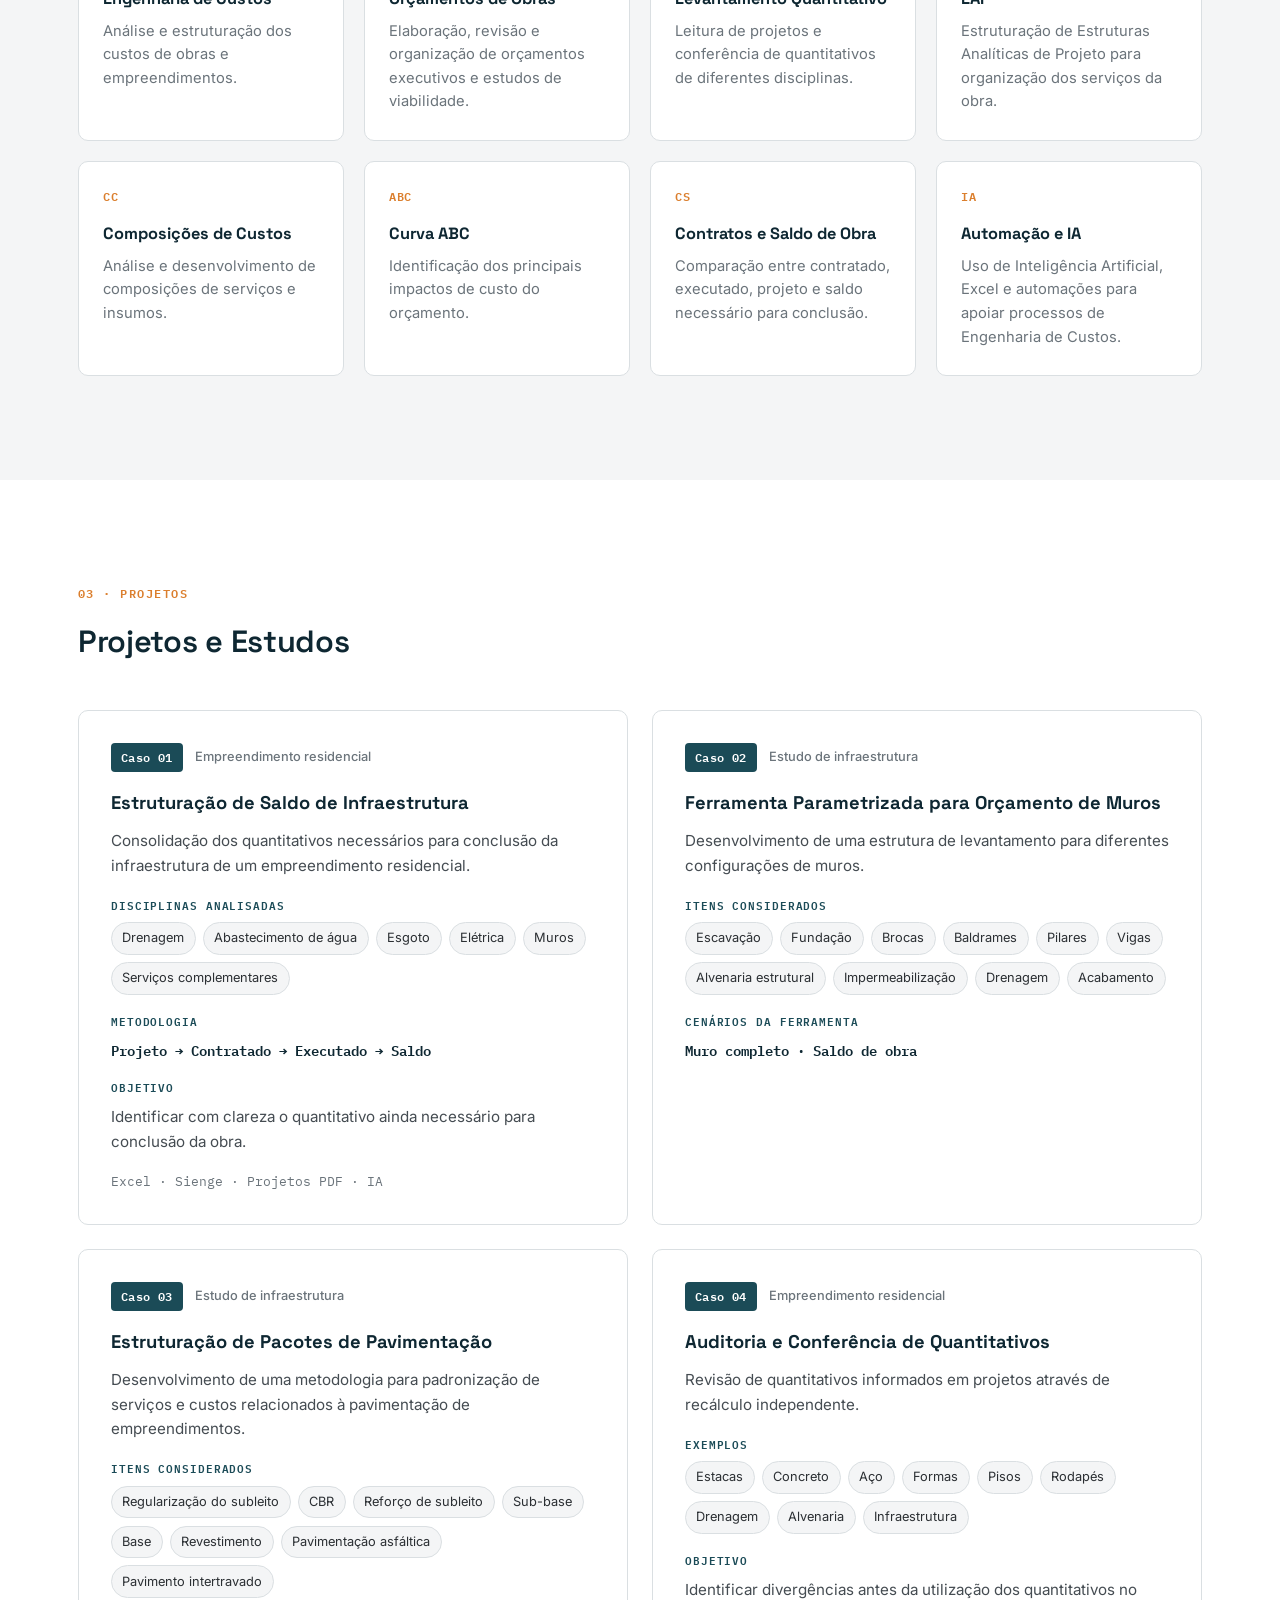
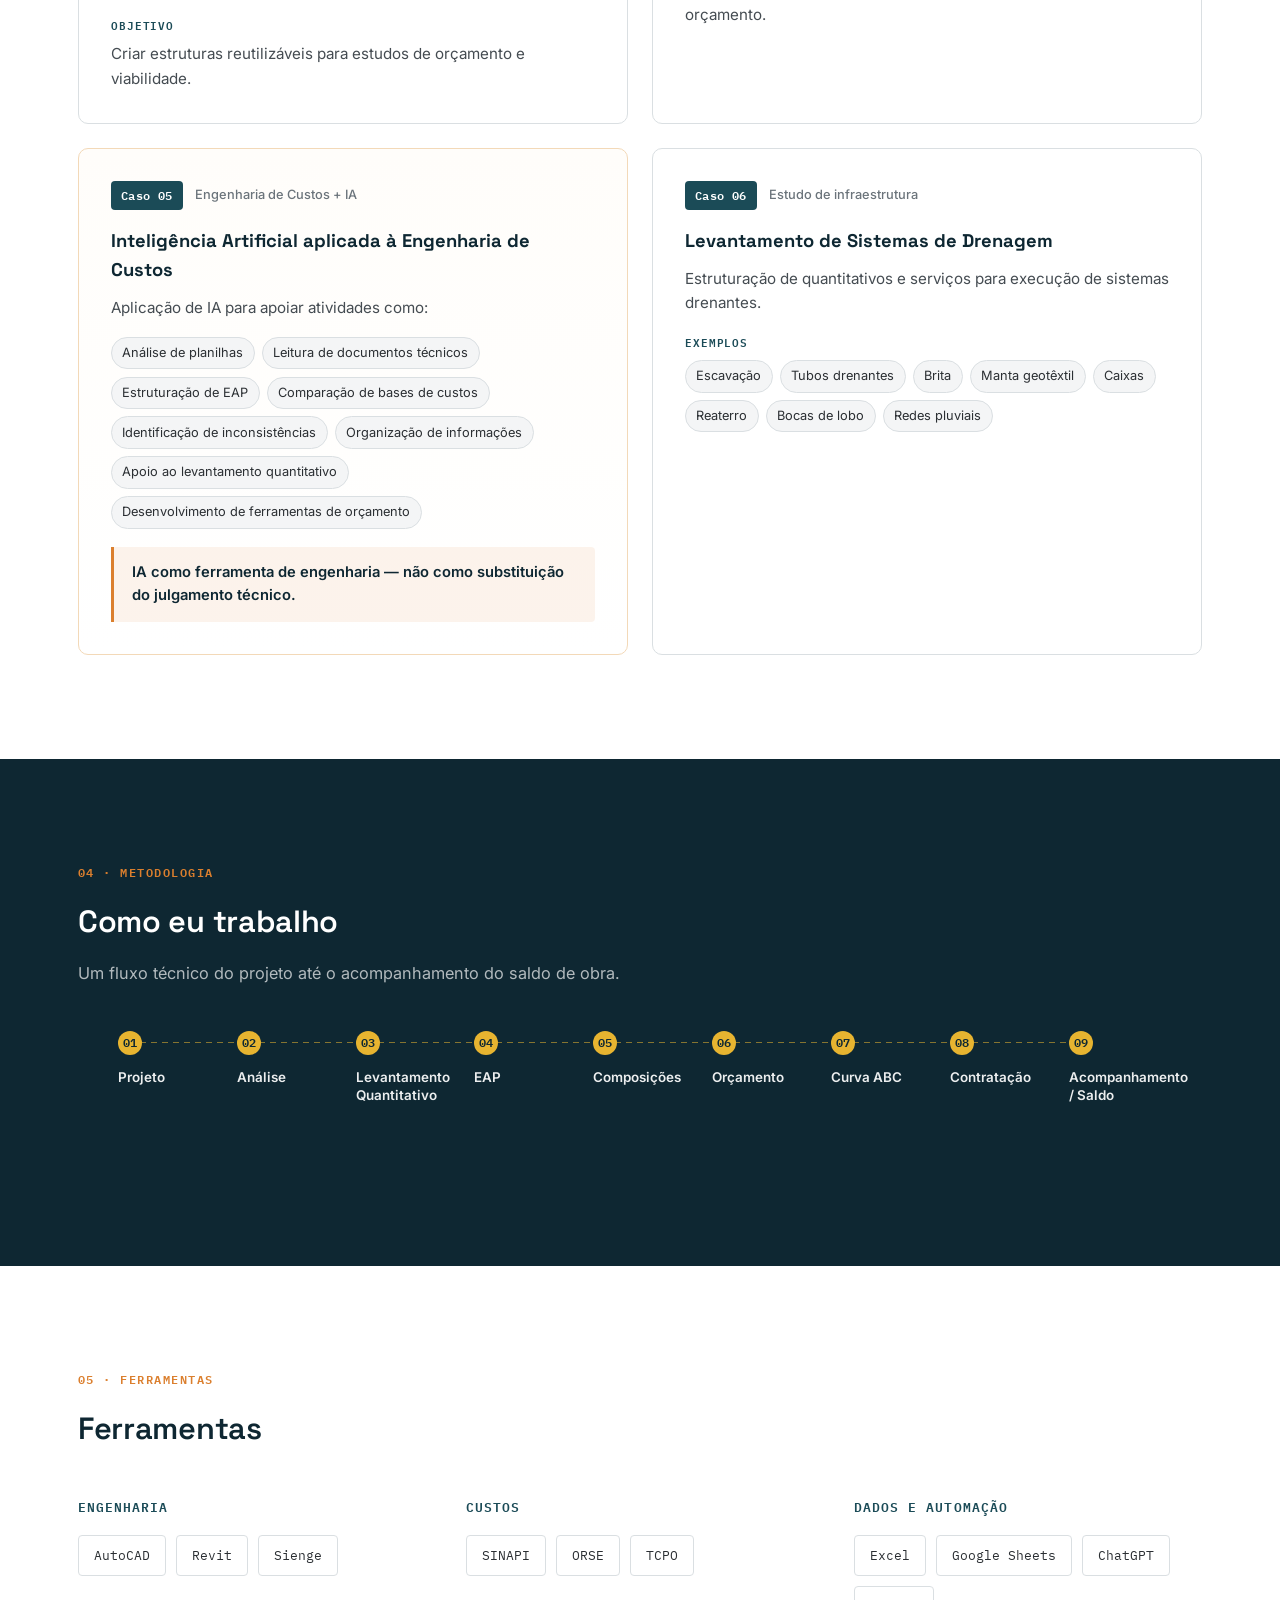
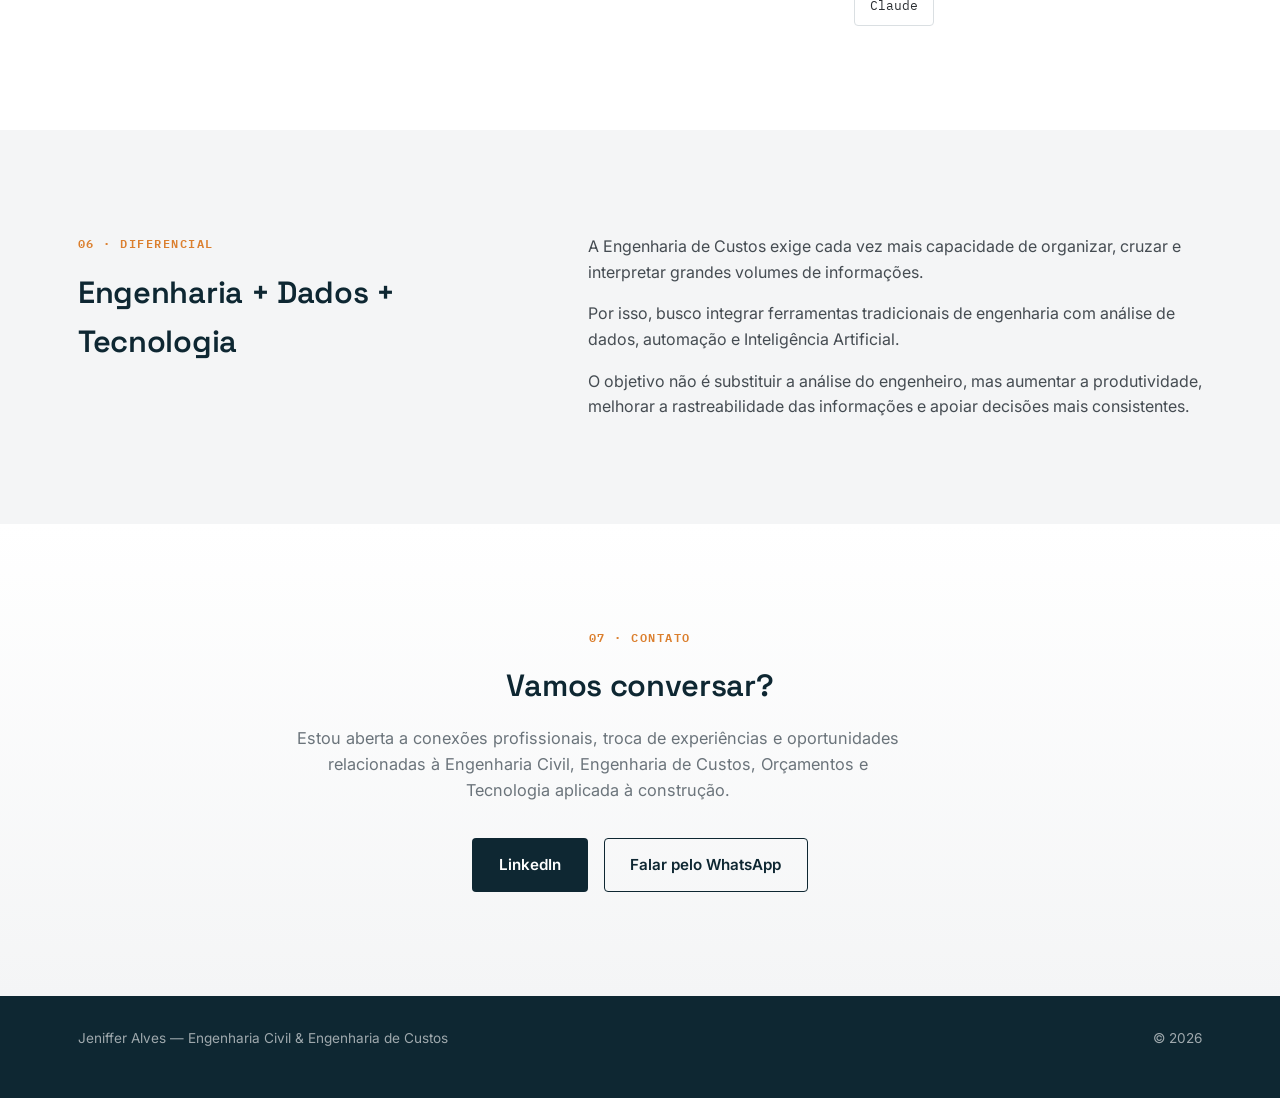
==== commit 3c30c03d: "Add files via upload" ====
--- a/index.html
+++ b/index.html
@@ -388,8 +388,8 @@
         Engenharia Civil, Engenharia de Custos, Orçamentos e Tecnologia aplicada à construção.
       </p>
       <div class="contact-actions">
-        <a href="LINKEDIN_AQUI" class="btn btn-primary" target="_blank" rel="noopener noreferrer">LinkedIn</a>
-        <a href="mailto:EMAIL_AQUI" class="btn btn-outline">E-mail</a>
+        <a href="https://www.linkedin.com/in/jeniffer-alves-aa513b12b" class="btn btn-primary" target="_blank" rel="noopener noreferrer">LinkedIn</a>
+        <a href="https://wa.me/5519999620740?text=Ol%C3%A1%2C%20Jeniffer%21%20Vi%20seu%20portf%C3%B3lio%20e%20gostaria%20de%20conversar%20sobre%20um%20or%C3%A7amento." class="btn btn-outline" target="_blank" rel="noopener noreferrer">Falar pelo WhatsApp</a>
       </div>
     </div>
   </section>
